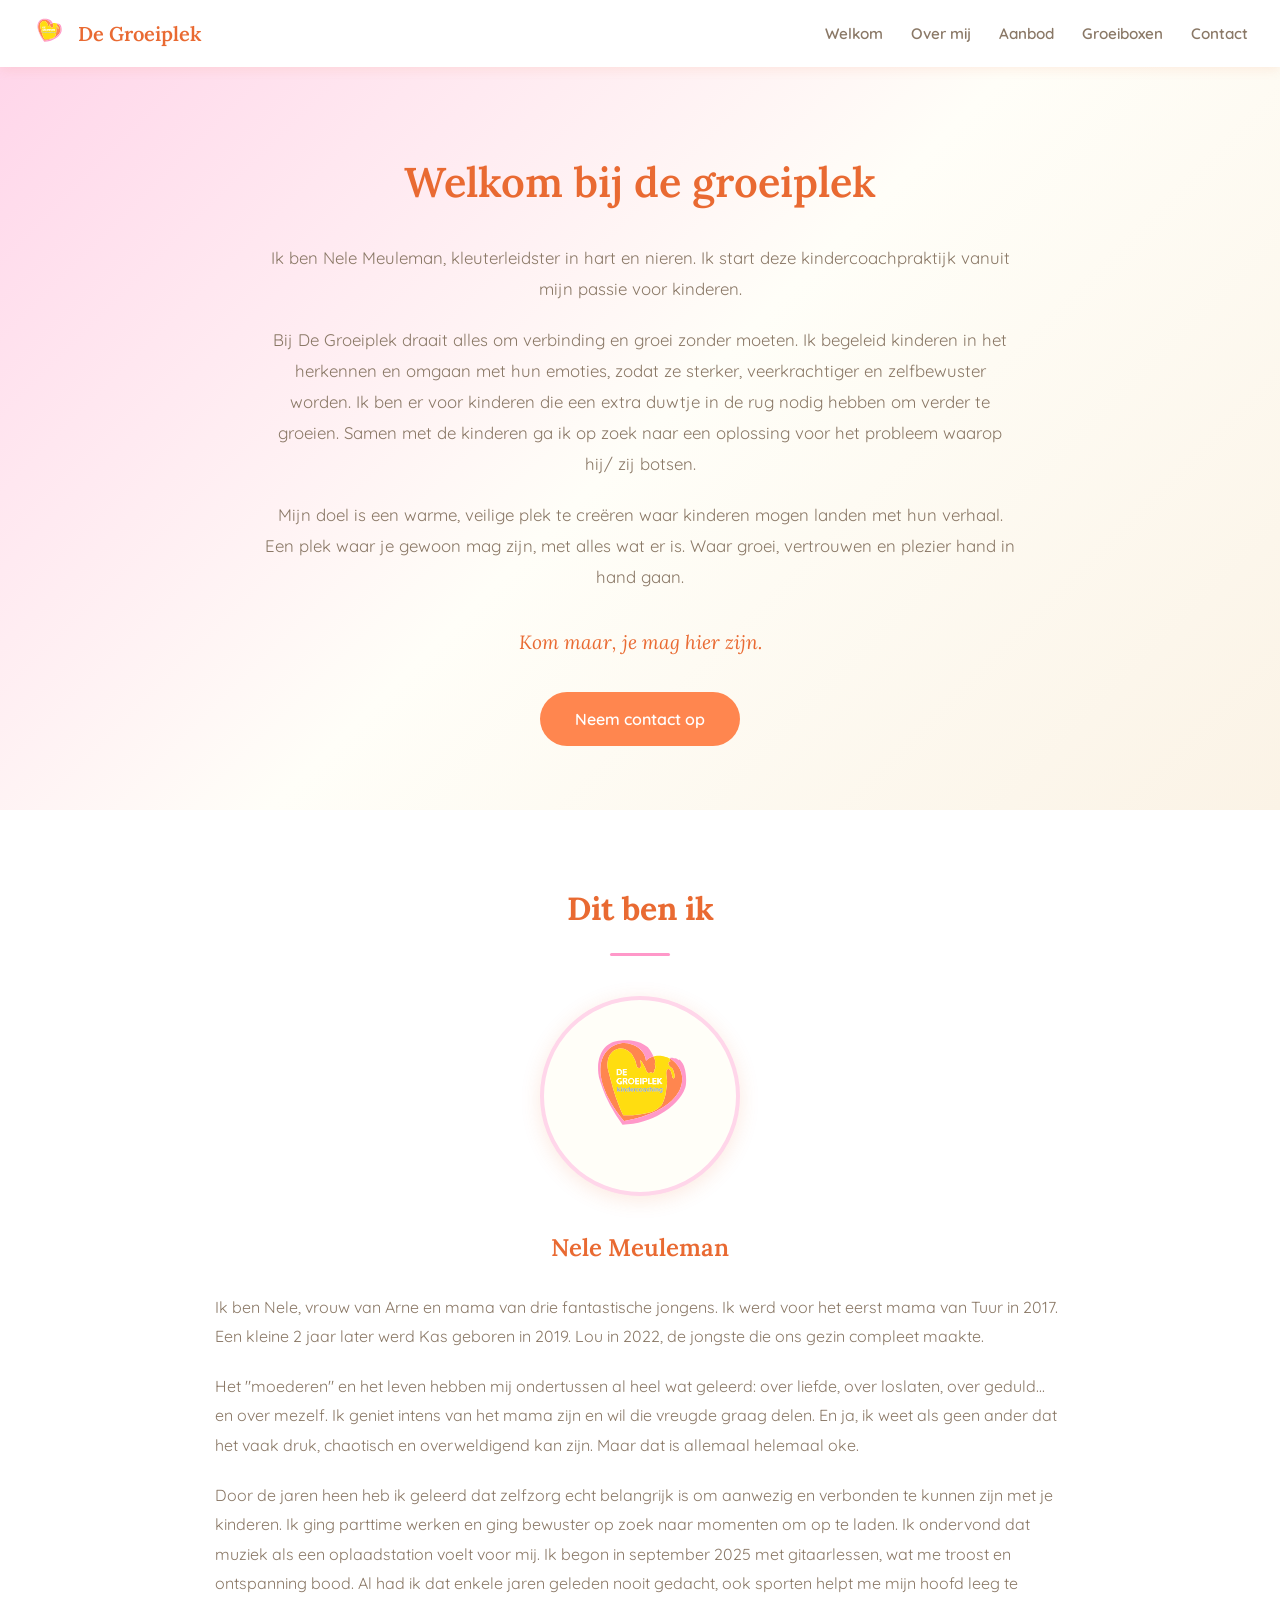
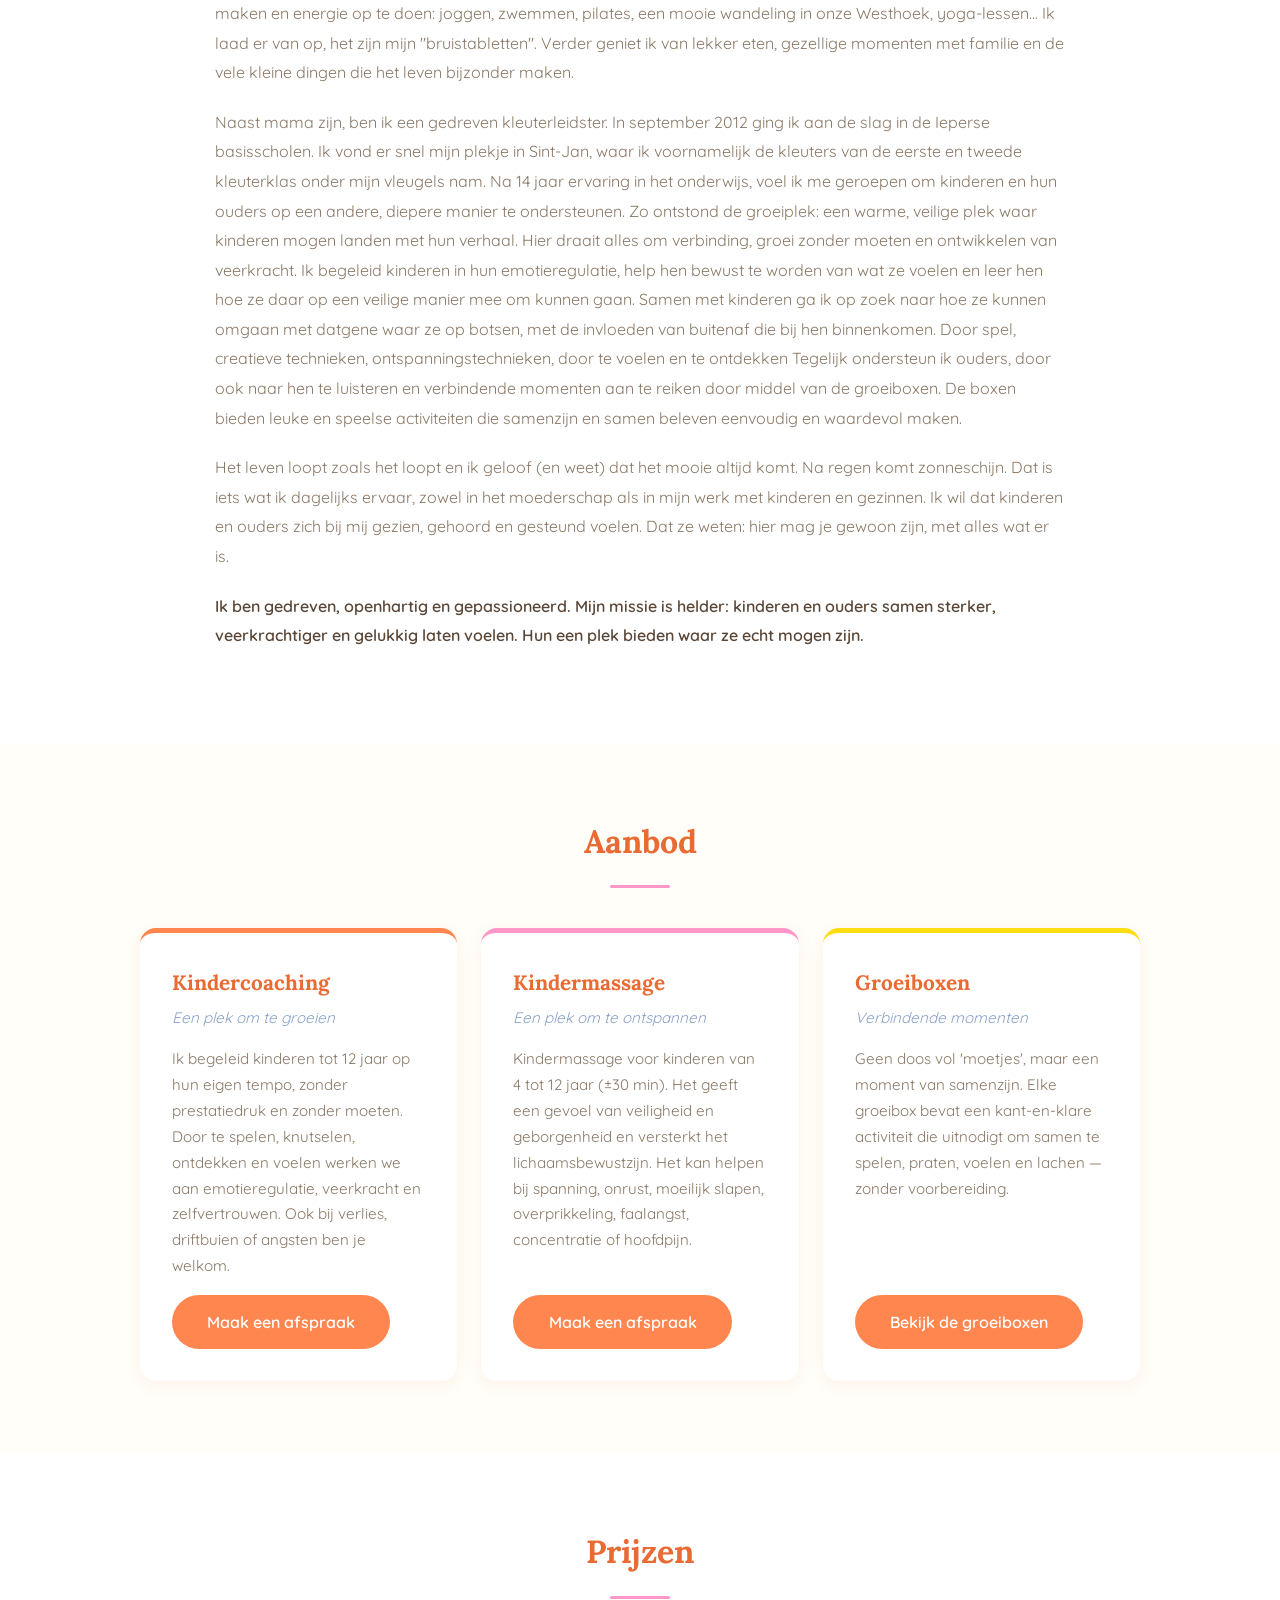
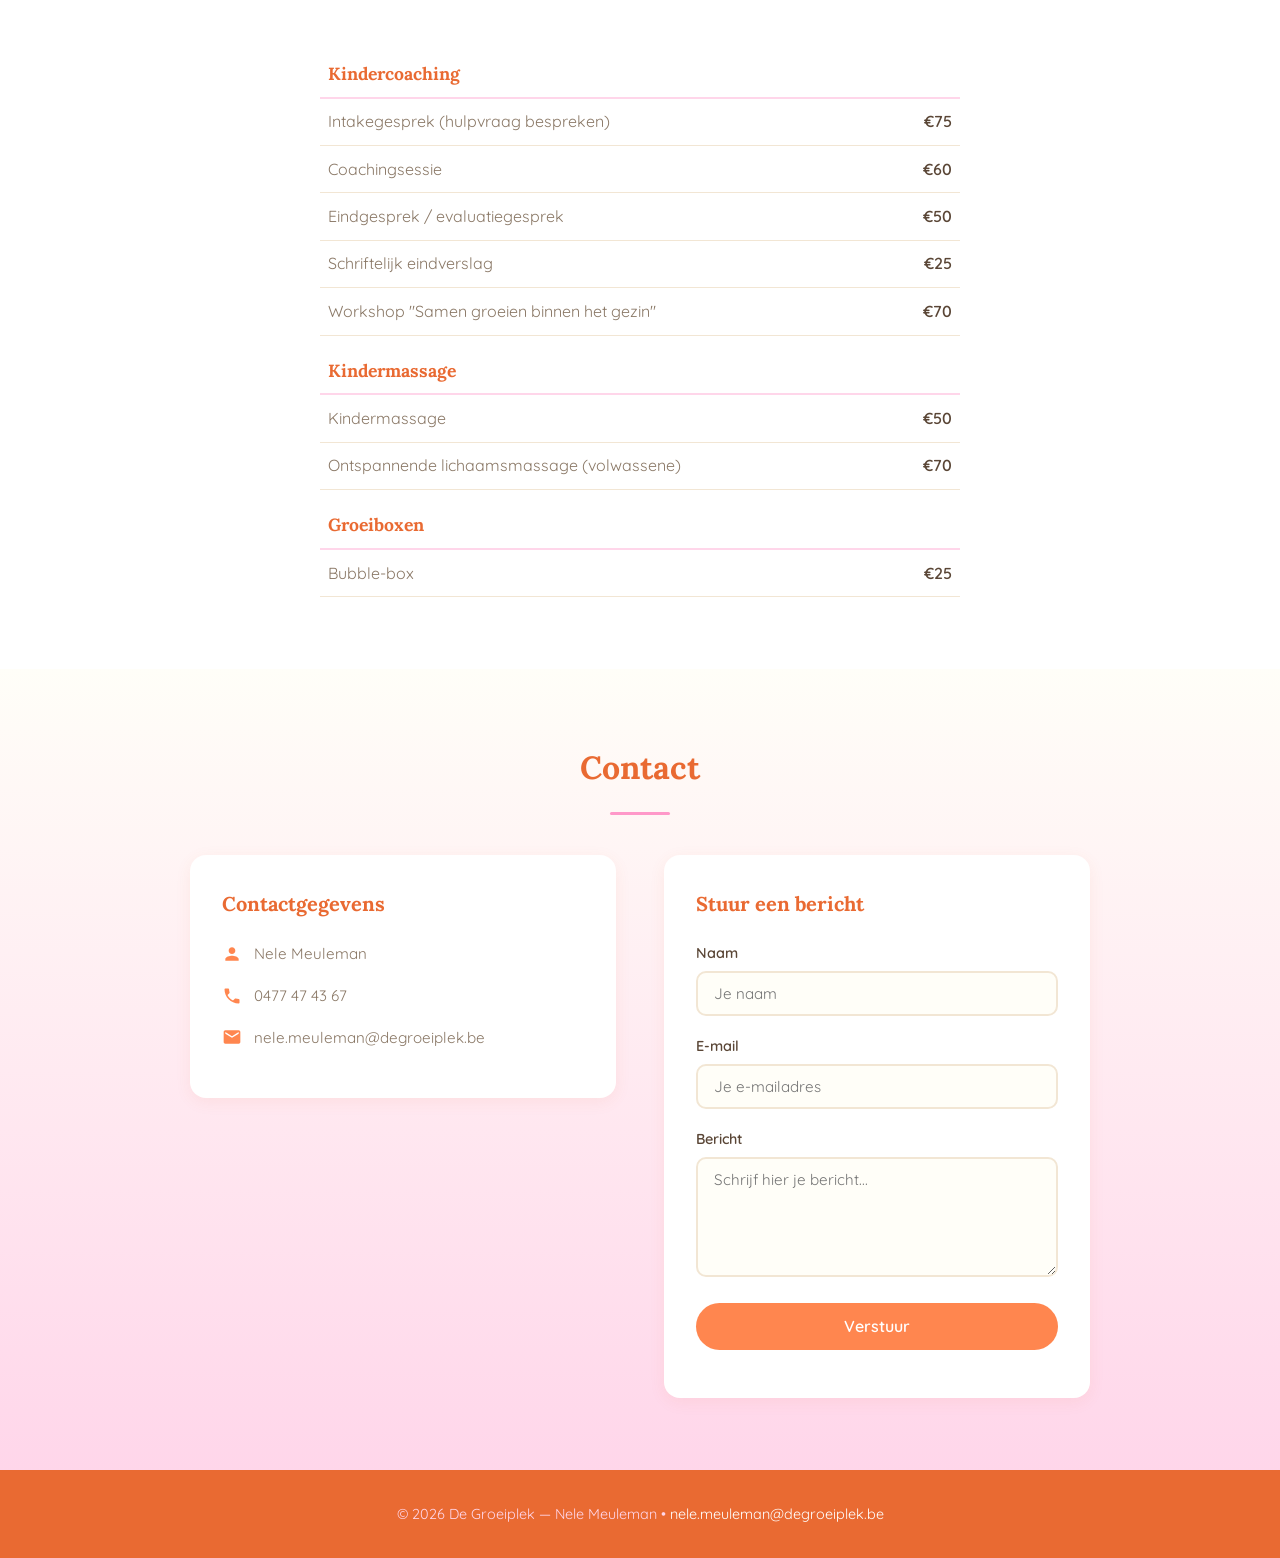
==== index.html @ 1d8a4b25 "Publish De Groeiplek website Static site for de-groeiplek.be (kindercoaching practice). Includes hom" ====
<!DOCTYPE html>
<html lang="nl">
<head>
    <meta charset="UTF-8">
    <meta name="viewport" content="width=device-width, initial-scale=1.0">
    <title>De Groeiplek — Nele Meuleman | Kindercoaching</title>
    <meta name="description" content="De Groeiplek: kindercoachpraktijk van Nele Meuleman. Kindercoaching, kindermassage en groeiboxen. Verbinding, veerkracht en groei zonder moeten.">
    <link rel="icon" type="image/svg+xml" href="DeGroeiplek.svg">
    <link rel="preconnect" href="https://fonts.googleapis.com">
    <link rel="preconnect" href="https://fonts.gstatic.com" crossorigin>
    <link href="https://fonts.googleapis.com/css2?family=Quicksand:wght@400;500;600;700&family=Lora:ital,wght@0,400;0,600;1,400&display=swap" rel="stylesheet">
    <link rel="stylesheet" href="styles.css">
</head>
<body>

<nav class="navbar">
    <a href="index.html#welkom" class="nav-brand">
        <img src="DeGroeiplek.svg" alt="De Groeiplek logo">
        <span>De Groeiplek</span>
    </a>
    <button class="nav-toggle" aria-label="Menu openen" aria-expanded="false" onclick="toggleNav(this)">
        <span></span><span></span><span></span>
    </button>
    <ul class="nav-links">
        <li><a href="index.html#welkom">Welkom</a></li>
        <li><a href="index.html#over-mij">Over mij</a></li>
        <li><a href="index.html#aanbod">Aanbod</a></li>
        <li><a href="groeiboxen.html">Groeiboxen</a></li>
        <li><a href="index.html#contact">Contact</a></li>
    </ul>
</nav>

<!-- Hero -->
<section class="hero" id="welkom">
    <div class="hero-inner">
        <h1>Welkom bij de groeiplek</h1>
        <p>Ik ben Nele Meuleman, kleuterleidster in hart en nieren. Ik start deze kindercoachpraktijk vanuit mijn passie voor kinderen.</p>
        <p>Bij De Groeiplek draait alles om verbinding en groei zonder moeten. Ik begeleid kinderen in het herkennen en omgaan met hun emoties, zodat ze sterker, veerkrachtiger en zelfbewuster worden.
		Ik ben er voor kinderen die een extra duwtje in de rug nodig hebben om verder te groeien. Samen met de kinderen ga ik op zoek naar een oplossing voor het probleem waarop hij/ zij botsen.</p>
        <p>Mijn doel is een warme, veilige plek te creëren waar kinderen mogen landen met hun verhaal. Een plek waar je gewoon mag zijn, met alles wat er is. Waar groei, vertrouwen en plezier hand in hand gaan.</p>
        <p class="tagline">Kom maar, je mag hier zijn.</p>
        <a href="index.html#contact" class="btn">Neem contact op</a>
    </div>
</section>

<!-- Over mij -->
<section class="over-mij" id="over-mij">
    <h2 class="section-title">Dit ben ik</h2>
    <div class="divider"></div>
    <div class="over-mij-content">
        <img src="DeGroeiplek.svg" alt="De Groeiplek — Nele Meuleman" class="over-mij-photo">
        <p class="over-mij-name">Nele Meuleman</p>
        <div class="over-mij-text">
            <p>Ik ben Nele, vrouw van Arne en mama van drie fantastische jongens. Ik werd voor het eerst mama van Tuur in 2017. Een kleine 2 jaar later werd Kas geboren in 2019. Lou in 2022, de jongste die ons gezin compleet maakte.</p>
            <p>Het "moederen" en het leven hebben mij ondertussen al heel wat geleerd: over liefde, over loslaten, over geduld... en over mezelf. Ik geniet intens van het mama zijn en wil die vreugde graag delen. En ja, ik weet als geen ander dat het vaak druk, chaotisch en overweldigend kan zijn. Maar dat is allemaal helemaal oke.</p>
            <p>Door de jaren heen heb ik geleerd dat zelfzorg echt belangrijk is om aanwezig en verbonden te kunnen zijn met je kinderen. Ik ging parttime werken en ging bewuster op zoek naar momenten om op te laden. Ik ondervond dat muziek als een oplaadstation voelt voor mij. Ik begon in september 2025 met gitaarlessen, wat me troost en ontspanning bood. Al had ik dat enkele jaren geleden nooit gedacht, ook sporten helpt me mijn hoofd leeg te maken en energie op te doen: joggen, zwemmen, pilates, een mooie wandeling in onze Westhoek, yoga-lessen... Ik laad er van op, het zijn mijn "bruistabletten". Verder geniet ik van lekker eten, gezellige momenten met familie en de vele kleine dingen die het leven bijzonder maken.</p>
            <p>Naast mama zijn, ben ik een gedreven kleuterleidster. In september 2012 ging ik aan de slag in de Ieperse basisscholen. Ik vond er snel mijn plekje in Sint-Jan, waar ik voornamelijk de kleuters van de eerste en tweede kleuterklas onder mijn vleugels nam. Na 14 jaar ervaring in het onderwijs, voel ik me geroepen om kinderen en hun ouders op een andere, diepere manier te ondersteunen. Zo ontstond de groeiplek: een warme, veilige plek waar kinderen mogen landen met hun verhaal. Hier draait alles om verbinding, groei zonder moeten en ontwikkelen van veerkracht. Ik begeleid kinderen in hun emotieregulatie, help hen bewust te worden van wat ze voelen en leer hen hoe ze daar op een veilige manier mee om kunnen gaan. 
			Samen met kinderen ga ik op zoek naar hoe ze kunnen omgaan met datgene waar ze op botsen, met de invloeden van buitenaf die bij hen binnenkomen. Door spel, creatieve technieken, ontspanningstechnieken, door te voelen en te ontdekken 
			Tegelijk ondersteun ik ouders, door ook naar hen te luisteren en verbindende momenten aan te reiken door middel van de groeiboxen. De boxen bieden leuke en speelse activiteiten die samenzijn en samen beleven eenvoudig en waardevol maken.</p>
            <p>Het leven loopt zoals het loopt en ik geloof (en weet) dat het mooie altijd komt. Na regen komt zonneschijn. Dat is iets wat ik dagelijks ervaar, zowel in het moederschap als in mijn werk met kinderen en gezinnen. Ik wil dat kinderen en ouders zich bij mij gezien, gehoord en gesteund voelen. Dat ze weten: hier mag je gewoon zijn, met alles wat er is.</p>
            <p>Ik ben gedreven, openhartig en gepassioneerd. Mijn missie is helder: kinderen en ouders samen sterker, veerkrachtiger en gelukkig laten voelen. Hun een plek bieden waar ze echt mogen zijn.</p>
        </div>
    </div>
</section>

<!-- Aanbod -->
<section class="aanbod" id="aanbod">
    <h2 class="section-title">Aanbod</h2>
    <div class="divider"></div>
    <div class="aanbod-grid">
        <div class="aanbod-card">
            <h3>Kindercoaching</h3>
            <p class="card-sub">Een plek om te groeien</p>
            <p>Ik begeleid kinderen tot 12 jaar op hun eigen tempo, zonder prestatiedruk en zonder moeten. Door te spelen, knutselen, ontdekken en voelen werken we aan emotieregulatie, veerkracht en zelfvertrouwen. Ook bij verlies, driftbuien of angsten ben je welkom.</p>
            <a href="index.html#contact" class="btn">Maak een afspraak</a>
        </div>
        <div class="aanbod-card">
            <h3>Kindermassage</h3>
            <p class="card-sub">Een plek om te ontspannen</p>
            <p>Kindermassage voor kinderen van 4 tot 12 jaar (±30 min). Het geeft een gevoel van veiligheid en geborgenheid en versterkt het lichaamsbewustzijn. Het kan helpen bij spanning, onrust, moeilijk slapen, overprikkeling, faalangst, concentratie of hoofdpijn.</p>
            <a href="index.html#contact" class="btn">Maak een afspraak</a>
        </div>
        <div class="aanbod-card">
            <h3>Groeiboxen</h3>
            <p class="card-sub">Verbindende momenten</p>
            <p>Geen doos vol 'moetjes', maar een moment van samenzijn. Elke groeibox bevat een kant-en-klare activiteit die uitnodigt om samen te spelen, praten, voelen en lachen — zonder voorbereiding.</p>
            <a href="groeiboxen.html" class="btn">Bekijk de groeiboxen</a>
        </div>
    </div>
</section>

<!-- Prijzen -->
<section class="prijzen" id="prijzen">
    <h2 class="section-title">Prijzen</h2>
    <div class="divider"></div>
    <table class="prijzen-table">
        <tbody>
            <tr><th class="group" colspan="2">Kindercoaching</th></tr>
            <tr><td>Intakegesprek (hulpvraag bespreken)</td><td class="prijs">€75</td></tr>
            <tr><td>Coachingsessie</td><td class="prijs">€60</td></tr>
            <tr><td>Eindgesprek / evaluatiegesprek</td><td class="prijs">€50</td></tr>
            <tr><td>Schriftelijk eindverslag</td><td class="prijs">€25</td></tr>
            <tr><td>Workshop "Samen groeien binnen het gezin"</td><td class="prijs">€70</td></tr>
            <tr><th class="group" colspan="2">Kindermassage</th></tr>
            <tr><td>Kindermassage</td><td class="prijs">€50</td></tr>
            <tr><td>Ontspannende lichaamsmassage (volwassene)</td><td class="prijs">€70</td></tr>
            <tr><th class="group" colspan="2">Groeiboxen</th></tr>
            <tr><td>Bubble-box</td><td class="prijs">€25</td></tr>
        </tbody>
    </table>
</section>

<!-- Contact -->
<section class="contact" id="contact">
    <h2 class="section-title">Contact</h2>
    <div class="divider"></div>
    <div class="contact-wrapper">
        <div class="contact-info">
            <h3>Contactgegevens</h3>
            <div class="contact-detail">
                <svg viewBox="0 0 24 24"><path d="M12 12c2.21 0 4-1.79 4-4s-1.79-4-4-4-4 1.79-4 4 1.79 4 4 4zm0 2c-2.67 0-8 1.34-8 4v2h16v-2c0-2.66-5.33-4-8-4z"/></svg>
                <span>Nele Meuleman</span>
            </div>
            <div class="contact-detail">
                <svg viewBox="0 0 24 24"><path d="M6.62 10.79c1.44 2.83 3.76 5.14 6.59 6.59l2.2-2.2c.27-.27.67-.36 1.02-.24 1.12.37 2.33.57 3.57.57.55 0 1 .45 1 1V20c0 .55-.45 1-1 1-9.39 0-17-7.61-17-17 0-.55.45-1 1-1h3.5c.55 0 1 .45 1 1 0 1.25.2 2.45.57 3.57.11.35.03.74-.25 1.02l-2.2 2.2z"/></svg>
                <a href="tel:+32477474367">0477 47 43 67</a>
            </div>
            <div class="contact-detail">
                <svg viewBox="0 0 24 24"><path d="M20 4H4c-1.1 0-1.99.9-1.99 2L2 18c0 1.1.9 2 2 2h16c1.1 0 2-.9 2-2V6c0-1.1-.9-2-2-2zm0 4l-8 5-8-5V6l8 5 8-5v2z"/></svg>
                <a href="mailto:nele.meuleman@degroeiplek.be">nele.meuleman@degroeiplek.be</a>
            </div>
        </div>
        <div class="contact-form-wrap">
            <h3>Stuur een bericht</h3>
            <form data-web3form data-success="Nele neemt snel contact met je op." action="https://api.web3forms.com/submit" method="POST">
                <input type="hidden" name="subject" value="Nieuw bericht via De Groeiplek">
                <input type="hidden" name="from_name" value="De Groeiplek website">
                <div class="form-group">
                    <label for="naam">Naam</label>
                    <input type="text" id="naam" name="naam" required placeholder="Je naam">
                </div>
                <div class="form-group">
                    <label for="email">E-mail</label>
                    <input type="email" id="email" name="email" required placeholder="Je e-mailadres">
                </div>
                <div class="form-group">
                    <label for="bericht">Bericht</label>
                    <textarea id="bericht" name="bericht" required placeholder="Schrijf hier je bericht..."></textarea>
                </div>
                <input type="checkbox" name="botcheck" class="honeypot" tabindex="-1" autocomplete="off">
                <button type="submit" class="btn btn-submit" data-label="Verstuur">Verstuur</button>
                <p class="form-status" role="status" aria-live="polite"></p>
            </form>
        </div>
    </div>
</section>

<footer class="footer">
    <p>&copy; 2026 De Groeiplek &mdash; Nele Meuleman &bull; <a href="mailto:nele.meuleman@degroeiplek.be">nele.meuleman@degroeiplek.be</a></p>
</footer>

<script src="script.js"></script>
</body>
</html>
---- styles.css ----
*, *::before, *::after { margin: 0; padding: 0; box-sizing: border-box; }

:root {
    --coral: #ff864f;
    --coral-dark: #e96a32;
    --pink: #ff98c9;
    --pink-soft: #ffd6ea;
    --yellow: #ffdd10;
    --blue-grey: #89a1ca;
    --cream: #fffef8;
    --cream-dark: #fbf3e6;
    --beige: #f2e6d4;
    --text: #5a4636;
    --text-light: #8a7866;
    --white: #ffffff;
}

html { scroll-behavior: smooth; }

body {
    font-family: 'Quicksand', sans-serif;
    color: var(--text);
    background-color: var(--cream);
    line-height: 1.7;
}

/* ── Navigation ── */
.navbar {
    position: sticky; top: 0; z-index: 100;
    background: var(--white);
    box-shadow: 0 2px 12px rgba(233, 106, 50, 0.12);
    padding: 0.6rem 2rem;
    display: flex; align-items: center; justify-content: space-between;
}
.nav-brand { display: flex; align-items: center; gap: 0.75rem; text-decoration: none; color: var(--coral-dark); }
.nav-brand img { height: 48px; width: auto; }
.nav-brand span { font-family: 'Lora', serif; font-weight: 600; font-size: 1.25rem; }
.nav-links { display: flex; list-style: none; gap: 1.75rem; align-items: center; }
.nav-links a { text-decoration: none; color: var(--text-light); font-weight: 600; font-size: 0.95rem; transition: color 0.3s; position: relative; }
.nav-links a::after { content: ''; position: absolute; bottom: -4px; left: 0; width: 0; height: 2px; background: var(--coral); transition: width 0.3s; }
.nav-links a:hover { color: var(--coral-dark); }
.nav-links a:hover::after { width: 100%; }
.nav-toggle { display: none; background: none; border: none; cursor: pointer; padding: 0.5rem; }
.nav-toggle span { display: block; width: 24px; height: 2px; background: var(--coral-dark); margin: 6px 0; transition: transform 0.3s, opacity 0.3s; }

/* ── Buttons ── */
.btn {
    display: inline-block; background: var(--coral); color: var(--white);
    padding: 0.85rem 2.2rem; border-radius: 50px; text-decoration: none;
    font-weight: 600; font-size: 1rem; border: none; cursor: pointer;
    font-family: 'Quicksand', sans-serif; transition: background 0.3s, transform 0.2s;
}
.btn:hover { background: var(--coral-dark); transform: translateY(-2px); }

/* ── Hero ── */
.hero { background: linear-gradient(135deg, var(--pink-soft) 0%, var(--cream) 50%, var(--cream-dark) 100%); padding: 5rem 2rem 4rem; text-align: center; }
.hero-inner { max-width: 750px; margin: 0 auto; }
.hero h1 { font-family: 'Lora', serif; font-size: 2.6rem; color: var(--coral-dark); margin-bottom: 1.5rem; font-weight: 600; }
.hero p { font-size: 1.05rem; color: var(--text-light); margin-bottom: 1.25rem; line-height: 1.85; }
.hero .tagline { font-family: 'Lora', serif; font-style: italic; font-size: 1.2rem; color: var(--coral-dark); margin-top: 2rem; margin-bottom: 2rem; }

/* ── Sections shared ── */
section { padding: 4.5rem 2rem; }
.section-title { font-family: 'Lora', serif; font-size: 2rem; color: var(--coral-dark); margin-bottom: 0.5rem; text-align: center; }
.section-subtitle { text-align: center; color: var(--text-light); font-size: 1.05rem; margin-bottom: 2.5rem; }
.divider { width: 60px; height: 3px; background: var(--pink); margin: 1rem auto 2.5rem; border-radius: 2px; }

/* ── Over mij ── */
.over-mij { background: var(--white); }
.over-mij-content { max-width: 850px; margin: 0 auto; display: flex; flex-direction: column; align-items: center; }
.over-mij-photo { width: 200px; height: 200px; border-radius: 50%; object-fit: contain; background: var(--cream); border: 4px solid var(--pink-soft); box-shadow: 0 4px 20px rgba(233, 106, 50, 0.15); margin-bottom: 2rem; padding: 0.5rem; }
.over-mij-name { font-family: 'Lora', serif; font-size: 1.5rem; color: var(--coral-dark); margin-bottom: 1.5rem; font-weight: 600; }
.over-mij-text p { color: var(--text-light); font-size: 1rem; margin-bottom: 1.25rem; line-height: 1.85; text-align: left; }
.over-mij-text p:last-child { font-weight: 600; color: var(--text); }

/* ── Aanbod ── */
.aanbod { background: var(--cream); }
.aanbod-grid { max-width: 1000px; margin: 0 auto; display: grid; grid-template-columns: repeat(3, 1fr); gap: 1.5rem; }
.aanbod-card { background: var(--white); border-radius: 16px; padding: 2rem; box-shadow: 0 4px 16px rgba(233, 106, 50, 0.08); border-top: 5px solid var(--coral); display: flex; flex-direction: column; }
.aanbod-card:nth-child(2) { border-top-color: var(--pink); }
.aanbod-card:nth-child(3) { border-top-color: var(--yellow); }
.aanbod-card h3 { font-family: 'Lora', serif; color: var(--coral-dark); font-size: 1.3rem; margin-bottom: 0.25rem; }
.aanbod-card .card-sub { font-style: italic; color: var(--blue-grey); margin-bottom: 1rem; font-size: 0.95rem; }
.aanbod-card p { color: var(--text-light); font-size: 0.95rem; margin-bottom: 1rem; }
.aanbod-card .btn { margin-top: auto; align-self: flex-start; }

/* ── Prijzen ── */
.prijzen { background: var(--white); }
.prijzen-table { max-width: 640px; margin: 0 auto; border-collapse: collapse; width: 100%; }
.prijzen-table caption { display: none; }
.prijzen-table th.group { text-align: left; font-family: 'Lora', serif; color: var(--coral-dark); font-size: 1.1rem; padding: 1.25rem 0.5rem 0.5rem; border-bottom: 2px solid var(--pink-soft); }
.prijzen-table td { padding: 0.6rem 0.5rem; border-bottom: 1px solid var(--beige); color: var(--text-light); }
.prijzen-table td.prijs { text-align: right; font-weight: 600; color: var(--text); white-space: nowrap; }

/* ── Webshop intro ── */
.shop-intro { background: linear-gradient(135deg, var(--pink-soft) 0%, var(--cream) 60%); }
.shop-intro .hero-inner { text-align: center; }

/* ── Webshop table ── */
.shop { background: var(--cream); }
.shop-table-wrap { max-width: 900px; margin: 0 auto; overflow-x: auto; }
.shop-table { width: 100%; border-collapse: collapse; background: var(--white); border-radius: 16px; overflow: hidden; box-shadow: 0 4px 16px rgba(233, 106, 50, 0.08); }
.shop-table thead th { background: var(--coral); color: var(--white); text-align: left; padding: 1rem; font-size: 0.95rem; }
.shop-table tbody tr { cursor: pointer; transition: background 0.2s; }
.shop-table tbody tr:hover, .shop-table tbody tr:focus-within { background: var(--cream-dark); }
.shop-table td { padding: 0.9rem 1rem; border-bottom: 1px solid var(--beige); color: var(--text-light); vertical-align: middle; }
.shop-table td.prijs { font-weight: 600; color: var(--text); white-space: nowrap; }
.thumb { width: 48px; height: 48px; border-radius: 12px; flex-shrink: 0; }
.tag-voorbeeld { display: inline-block; font-size: 0.7rem; font-weight: 600; color: var(--coral-dark); background: var(--pink-soft); border-radius: 50px; padding: 0.1rem 0.6rem; margin-left: 0.4rem; vertical-align: middle; }
.btn-row { padding: 0.5rem 1.1rem; font-size: 0.9rem; }

/* ── Modal ── */
.modal-backdrop { position: fixed; inset: 0; background: rgba(90, 70, 54, 0.55); display: none; align-items: center; justify-content: center; padding: 1.5rem; z-index: 200; }
.modal-backdrop.open { display: flex; }
.modal { background: var(--white); border-radius: 18px; max-width: 560px; width: 100%; max-height: 90vh; overflow-y: auto; padding: 2rem; position: relative; box-shadow: 0 12px 40px rgba(90,70,54,0.3); }
.modal-close { position: absolute; top: 1rem; right: 1rem; background: none; border: none; font-size: 1.6rem; line-height: 1; cursor: pointer; color: var(--text-light); }
.modal-close:hover { color: var(--coral-dark); }
.modal h3 { font-family: 'Lora', serif; color: var(--coral-dark); font-size: 1.5rem; margin-bottom: 0.25rem; padding-right: 2rem; }
.modal .modal-prijs { font-weight: 600; color: var(--coral); font-size: 1.2rem; margin-bottom: 1rem; }
.modal .modal-thumb { width: 100%; height: 90px; border-radius: 12px; margin-bottom: 1rem; }
.modal p { color: var(--text-light); margin-bottom: 1rem; }
.modal h4 { font-family: 'Lora', serif; color: var(--text); font-size: 1rem; margin-bottom: 0.5rem; }
.modal ul { margin: 0 0 1.25rem 1.25rem; color: var(--text-light); }
.modal ul li { margin-bottom: 0.3rem; }

/* ── Contact ── */
.contact { background: linear-gradient(180deg, var(--cream) 0%, var(--pink-soft) 100%); }
.contact-wrapper { max-width: 900px; margin: 0 auto; display: grid; grid-template-columns: 1fr 1fr; gap: 3rem; align-items: start; }
.contact-info, .contact-form-wrap { padding: 2rem; background: var(--white); border-radius: 16px; box-shadow: 0 4px 16px rgba(233, 106, 50, 0.08); }
.contact-info h3, .contact-form-wrap h3 { font-family: 'Lora', serif; color: var(--coral-dark); font-size: 1.25rem; margin-bottom: 1.25rem; }
.contact-detail { display: flex; align-items: center; gap: 0.75rem; margin-bottom: 1rem; color: var(--text-light); font-size: 0.95rem; }
.contact-detail svg { flex-shrink: 0; width: 20px; height: 20px; fill: var(--coral); }
.contact-detail a { color: var(--text-light); text-decoration: none; transition: color 0.3s; }
.contact-detail a:hover { color: var(--coral-dark); }

/* ── Forms ── */
.form-group { margin-bottom: 1.1rem; }
.form-group label { display: block; font-weight: 600; font-size: 0.9rem; color: var(--text); margin-bottom: 0.35rem; }
.form-group input, .form-group textarea {
    width: 100%; padding: 0.7rem 1rem; border: 2px solid var(--beige); border-radius: 10px;
    font-family: 'Quicksand', sans-serif; font-size: 0.95rem; color: var(--text); background: var(--cream); transition: border-color 0.3s;
}
.form-group input:focus, .form-group textarea:focus { outline: none; border-color: var(--coral); }
.form-group textarea { resize: vertical; min-height: 120px; }
.btn-submit { width: 100%; }
.honeypot { position: absolute; left: -9999px; top: -9999px; }
.form-status { margin-top: 1rem; font-weight: 600; }
.form-status.success { color: #3a7d3a; }
.form-status.error { color: var(--coral-dark); }
.form-success-box { text-align: center; padding: 2rem 0; }
.form-success-box h4 { font-family: 'Lora', serif; color: var(--coral-dark); font-size: 1.3rem; margin-bottom: 0.5rem; }

/* ── Footer ── */
.footer { background: var(--coral-dark); color: var(--pink-soft); text-align: center; padding: 2rem; font-size: 0.9rem; }
.footer a { color: var(--white); text-decoration: none; }

/* ── Responsive ── */
@media (max-width: 768px) {
    .nav-links { display: none; position: absolute; top: 100%; left: 0; right: 0; background: var(--white); flex-direction: column; padding: 1rem 2rem; gap: 1rem; box-shadow: 0 4px 12px rgba(0,0,0,0.08); }
    .nav-links.open { display: flex; }
    .nav-toggle { display: block; }
    .hero { padding: 3.5rem 1.5rem 3rem; }
    .hero h1 { font-size: 2rem; }
    section { padding: 3rem 1.5rem; }
    .aanbod-grid { grid-template-columns: 1fr; }
    .contact-wrapper { grid-template-columns: 1fr; gap: 1.5rem; }
    .over-mij-photo { width: 160px; height: 160px; }
}
@media (max-width: 480px) {
    .navbar { padding: 0.5rem 1rem; }
    .nav-brand span { font-size: 1.05rem; }
    .hero h1 { font-size: 1.7rem; }
    .section-title { font-size: 1.6rem; }
    .shop-table thead { display: none; }
    .shop-table, .shop-table tbody, .shop-table tr, .shop-table td { display: block; width: 100%; }
    .shop-table tr { margin-bottom: 1rem; border: 1px solid var(--beige); border-radius: 12px; padding: 0.5rem; }
    .shop-table td { border: none; padding: 0.3rem 0.5rem; }
}
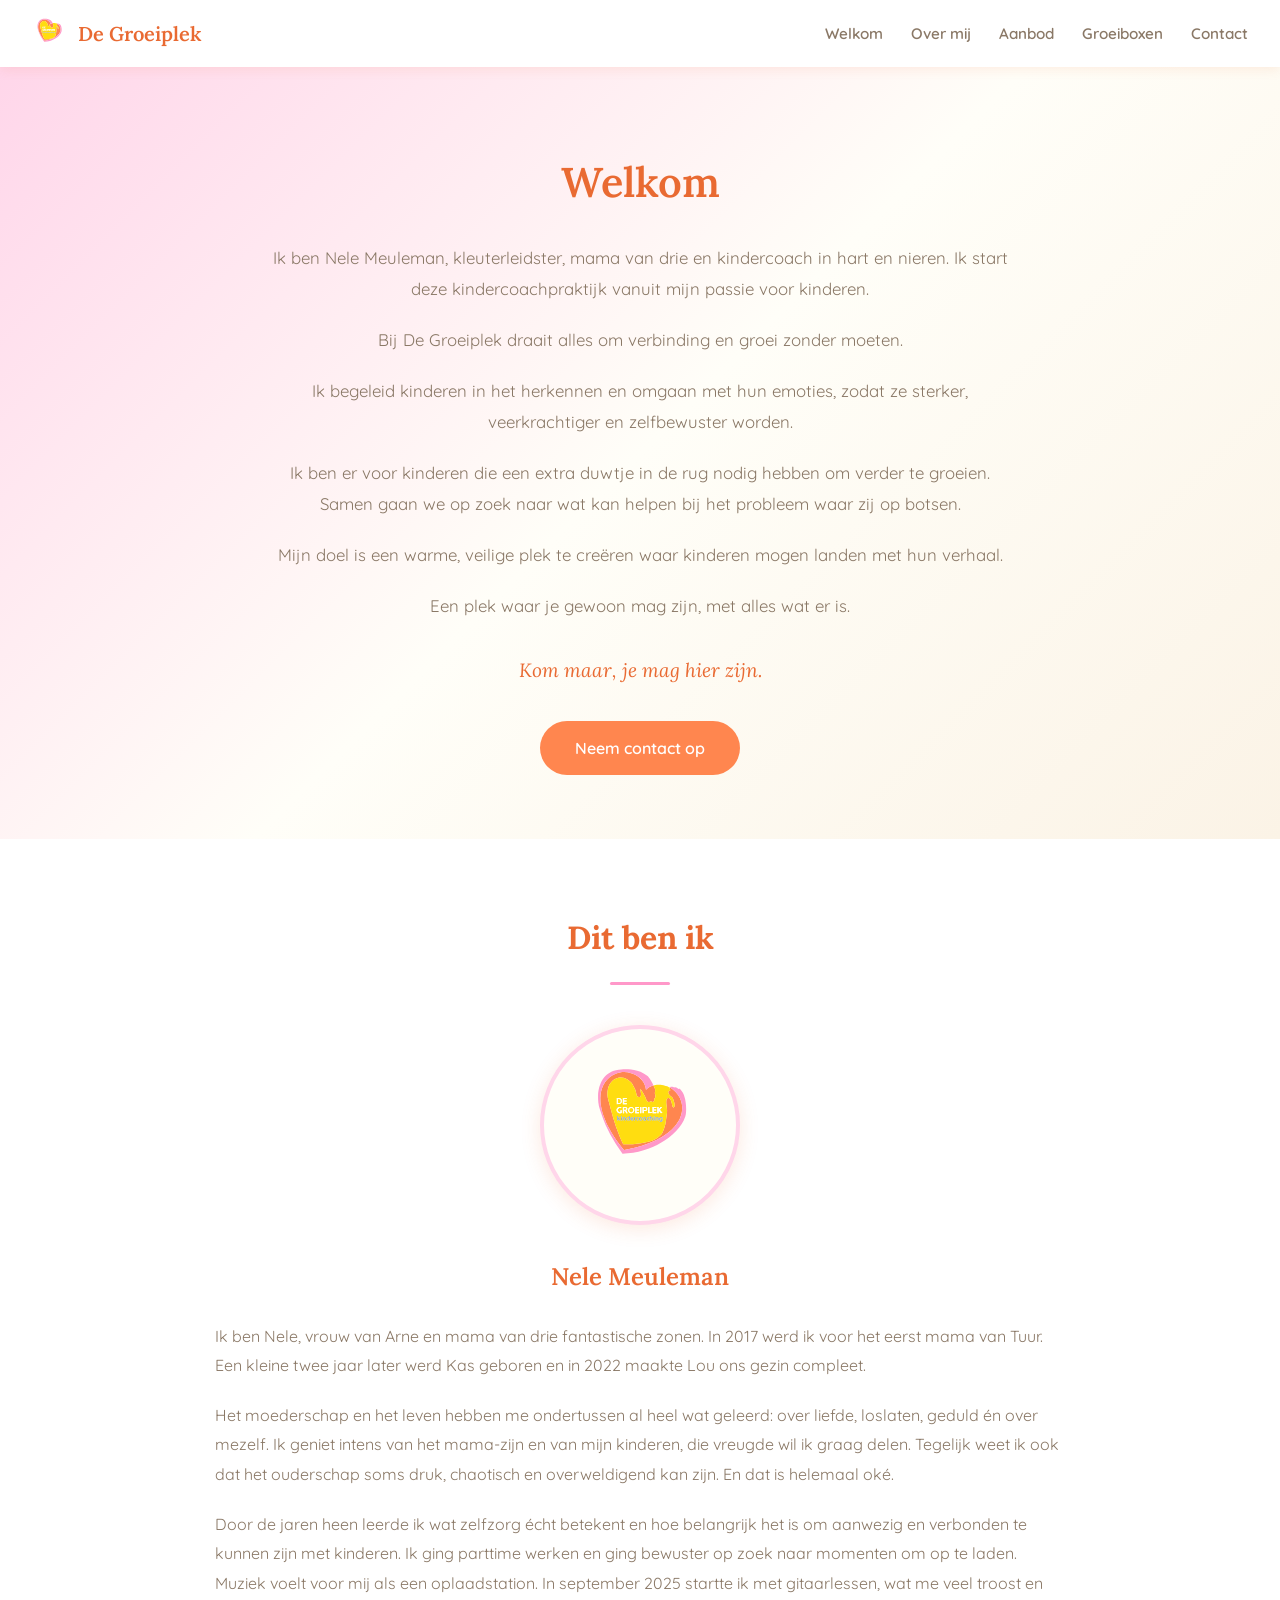
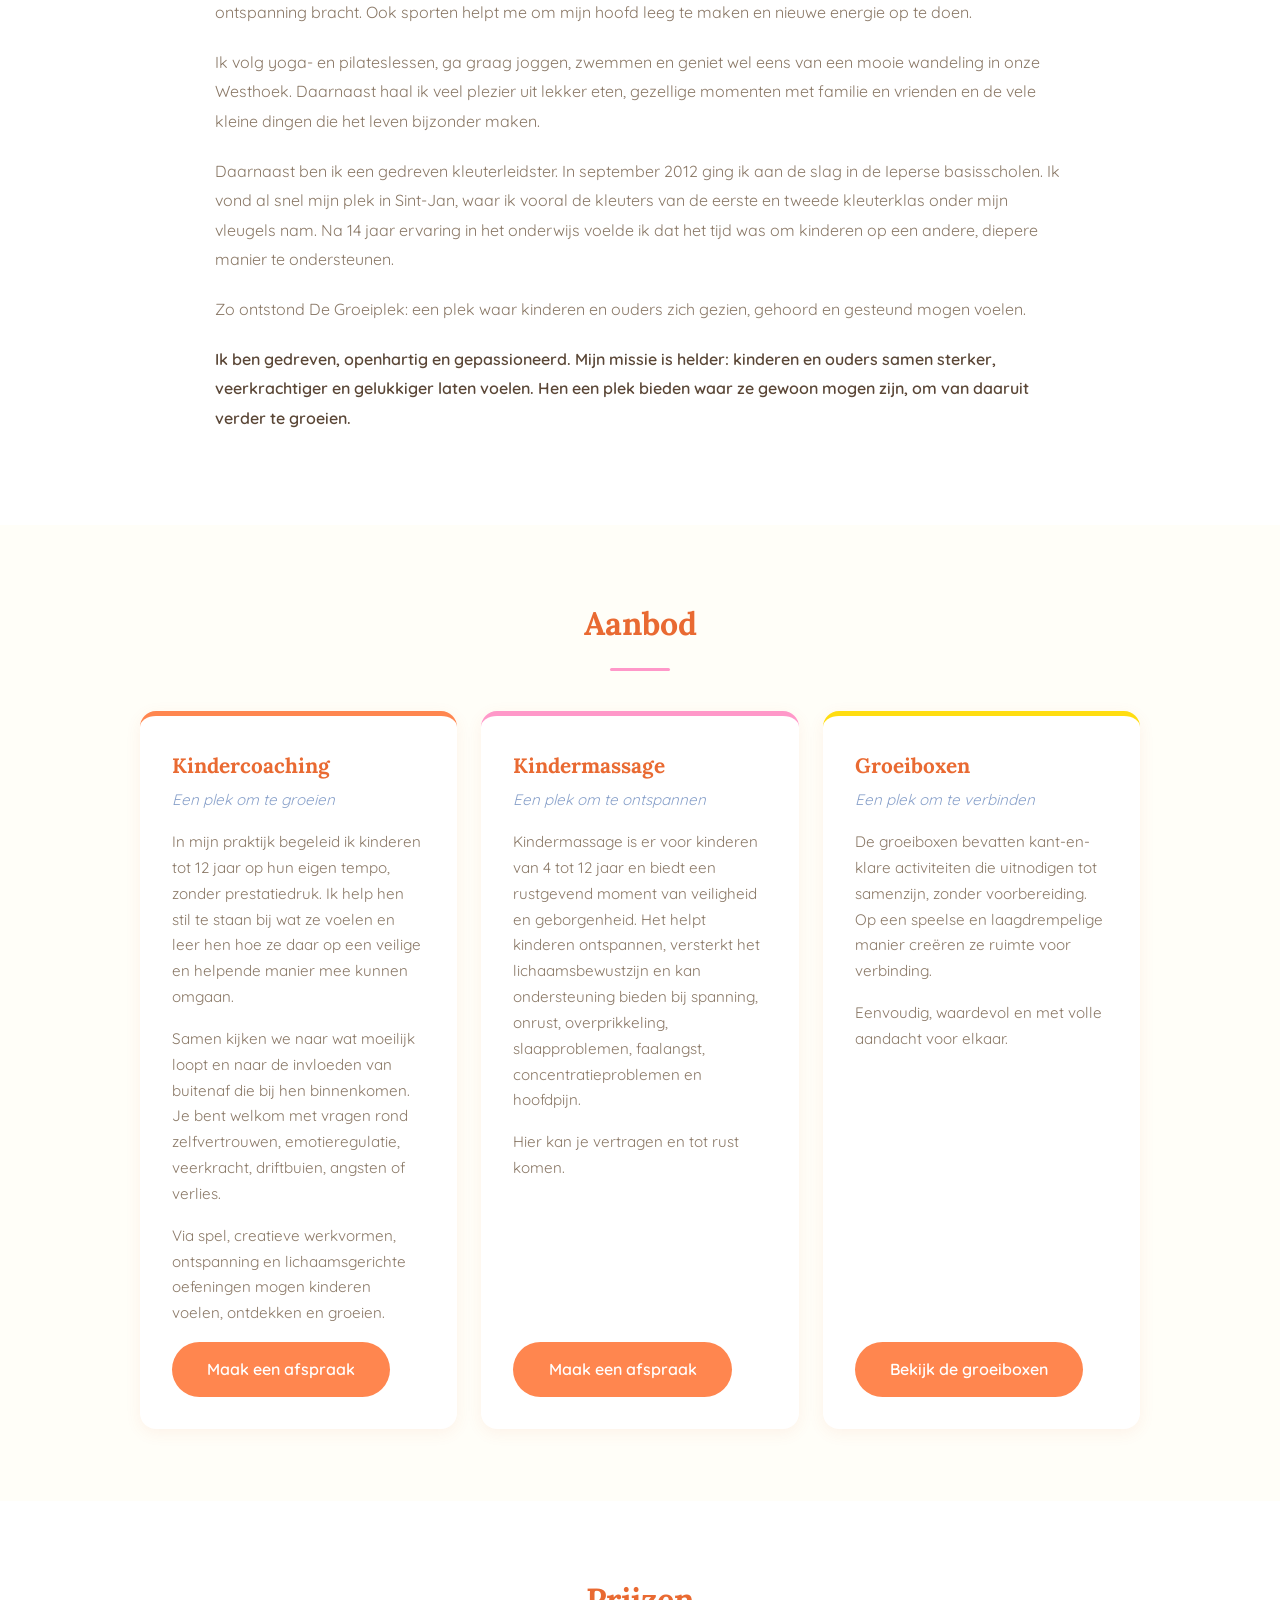
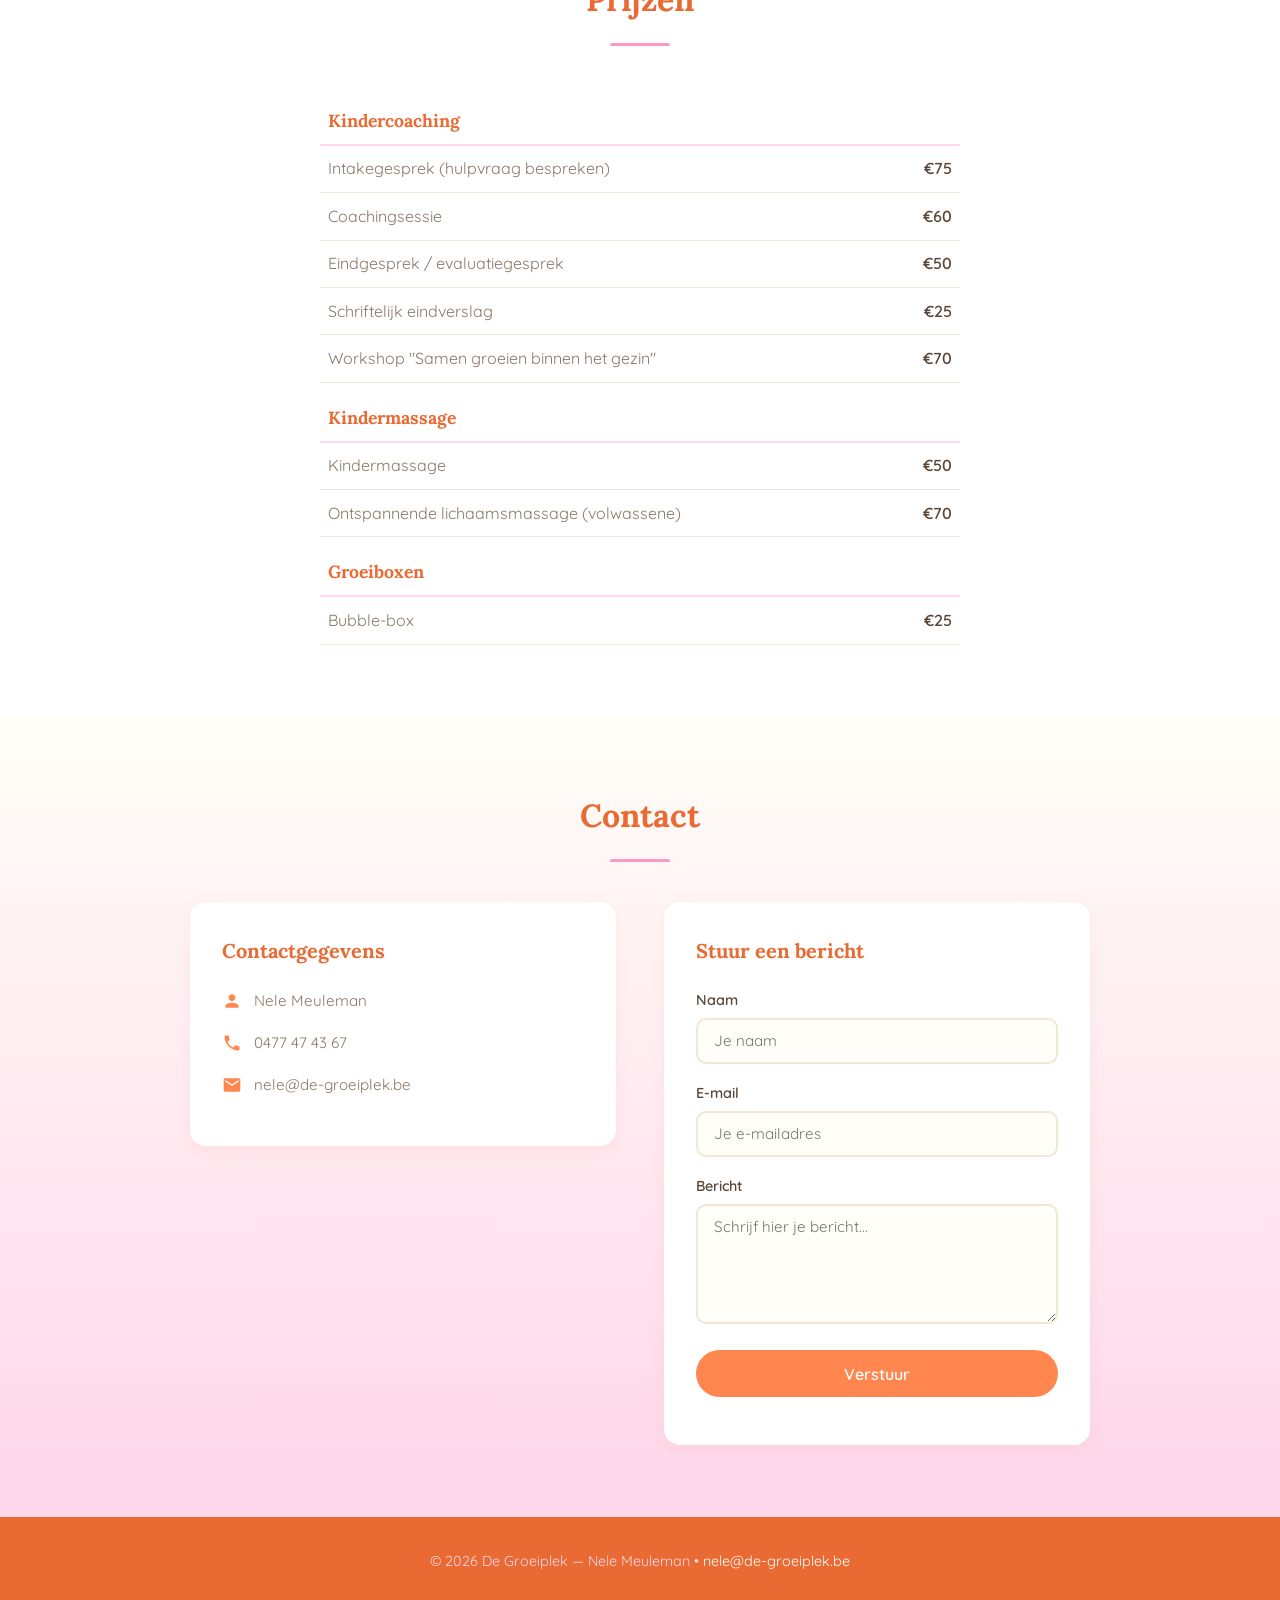
==== commit b6fc2061: "changed texts and mail" ====
--- a/index.html
+++ b/index.html
@@ -33,11 +33,13 @@
 <!-- Hero -->
 <section class="hero" id="welkom">
     <div class="hero-inner">
-        <h1>Welkom bij de groeiplek</h1>
-        <p>Ik ben Nele Meuleman, kleuterleidster in hart en nieren. Ik start deze kindercoachpraktijk vanuit mijn passie voor kinderen.</p>
-        <p>Bij De Groeiplek draait alles om verbinding en groei zonder moeten. Ik begeleid kinderen in het herkennen en omgaan met hun emoties, zodat ze sterker, veerkrachtiger en zelfbewuster worden.
-		Ik ben er voor kinderen die een extra duwtje in de rug nodig hebben om verder te groeien. Samen met de kinderen ga ik op zoek naar een oplossing voor het probleem waarop hij/ zij botsen.</p>
-        <p>Mijn doel is een warme, veilige plek te creëren waar kinderen mogen landen met hun verhaal. Een plek waar je gewoon mag zijn, met alles wat er is. Waar groei, vertrouwen en plezier hand in hand gaan.</p>
+        <h1>Welkom</h1>
+        <p>Ik ben Nele Meuleman, kleuterleidster, mama van drie en kindercoach in hart en nieren. Ik start deze kindercoachpraktijk vanuit mijn passie voor kinderen.</p>
+        <p>Bij De Groeiplek draait alles om verbinding en groei zonder moeten. </p>
+        <p>Ik begeleid kinderen in het herkennen en omgaan met hun emoties, zodat ze sterker, veerkrachtiger en zelfbewuster worden.</p>
+		<p>Ik ben er voor kinderen die een extra duwtje in de rug nodig hebben om verder te groeien. Samen gaan we op zoek naar wat kan helpen bij het probleem waar zij op botsen.</p>
+		<p>Mijn doel is een warme, veilige plek te creëren waar kinderen mogen landen met hun verhaal.</p>
+		<p>Een plek waar je gewoon mag zijn, met alles wat er is.</p>
         <p class="tagline">Kom maar, je mag hier zijn.</p>
         <a href="index.html#contact" class="btn">Neem contact op</a>
     </div>
@@ -51,14 +53,13 @@
         <img src="DeGroeiplek.svg" alt="De Groeiplek — Nele Meuleman" class="over-mij-photo">
         <p class="over-mij-name">Nele Meuleman</p>
         <div class="over-mij-text">
-            <p>Ik ben Nele, vrouw van Arne en mama van drie fantastische jongens. Ik werd voor het eerst mama van Tuur in 2017. Een kleine 2 jaar later werd Kas geboren in 2019. Lou in 2022, de jongste die ons gezin compleet maakte.</p>
-            <p>Het "moederen" en het leven hebben mij ondertussen al heel wat geleerd: over liefde, over loslaten, over geduld... en over mezelf. Ik geniet intens van het mama zijn en wil die vreugde graag delen. En ja, ik weet als geen ander dat het vaak druk, chaotisch en overweldigend kan zijn. Maar dat is allemaal helemaal oke.</p>
-            <p>Door de jaren heen heb ik geleerd dat zelfzorg echt belangrijk is om aanwezig en verbonden te kunnen zijn met je kinderen. Ik ging parttime werken en ging bewuster op zoek naar momenten om op te laden. Ik ondervond dat muziek als een oplaadstation voelt voor mij. Ik begon in september 2025 met gitaarlessen, wat me troost en ontspanning bood. Al had ik dat enkele jaren geleden nooit gedacht, ook sporten helpt me mijn hoofd leeg te maken en energie op te doen: joggen, zwemmen, pilates, een mooie wandeling in onze Westhoek, yoga-lessen... Ik laad er van op, het zijn mijn "bruistabletten". Verder geniet ik van lekker eten, gezellige momenten met familie en de vele kleine dingen die het leven bijzonder maken.</p>
-            <p>Naast mama zijn, ben ik een gedreven kleuterleidster. In september 2012 ging ik aan de slag in de Ieperse basisscholen. Ik vond er snel mijn plekje in Sint-Jan, waar ik voornamelijk de kleuters van de eerste en tweede kleuterklas onder mijn vleugels nam. Na 14 jaar ervaring in het onderwijs, voel ik me geroepen om kinderen en hun ouders op een andere, diepere manier te ondersteunen. Zo ontstond de groeiplek: een warme, veilige plek waar kinderen mogen landen met hun verhaal. Hier draait alles om verbinding, groei zonder moeten en ontwikkelen van veerkracht. Ik begeleid kinderen in hun emotieregulatie, help hen bewust te worden van wat ze voelen en leer hen hoe ze daar op een veilige manier mee om kunnen gaan. 
-			Samen met kinderen ga ik op zoek naar hoe ze kunnen omgaan met datgene waar ze op botsen, met de invloeden van buitenaf die bij hen binnenkomen. Door spel, creatieve technieken, ontspanningstechnieken, door te voelen en te ontdekken 
-			Tegelijk ondersteun ik ouders, door ook naar hen te luisteren en verbindende momenten aan te reiken door middel van de groeiboxen. De boxen bieden leuke en speelse activiteiten die samenzijn en samen beleven eenvoudig en waardevol maken.</p>
-            <p>Het leven loopt zoals het loopt en ik geloof (en weet) dat het mooie altijd komt. Na regen komt zonneschijn. Dat is iets wat ik dagelijks ervaar, zowel in het moederschap als in mijn werk met kinderen en gezinnen. Ik wil dat kinderen en ouders zich bij mij gezien, gehoord en gesteund voelen. Dat ze weten: hier mag je gewoon zijn, met alles wat er is.</p>
-            <p>Ik ben gedreven, openhartig en gepassioneerd. Mijn missie is helder: kinderen en ouders samen sterker, veerkrachtiger en gelukkig laten voelen. Hun een plek bieden waar ze echt mogen zijn.</p>
+            <p>Ik ben Nele, vrouw van Arne en mama van drie fantastische zonen. In 2017 werd ik voor het eerst mama van Tuur. Een kleine twee jaar later werd Kas geboren en in 2022 maakte Lou ons gezin compleet.</p>
+			<p>Het moederschap en het leven hebben me ondertussen al heel wat geleerd: over liefde, loslaten, geduld én over mezelf. Ik geniet intens van het mama-zijn en van mijn kinderen, die vreugde wil ik graag delen. Tegelijk weet ik ook dat het ouderschap soms druk, chaotisch en overweldigend kan zijn. En dat is helemaal oké.</p>
+			<p>Door de jaren heen leerde ik wat zelfzorg écht betekent en hoe belangrijk het is om aanwezig en verbonden te kunnen zijn met kinderen. Ik ging parttime werken en ging bewuster op zoek naar momenten om op te laden. Muziek voelt voor mij als een oplaadstation. In september 2025 startte ik met gitaarlessen, wat me veel troost en ontspanning bracht. Ook sporten helpt me om mijn hoofd leeg te maken en nieuwe energie op te doen.</p>
+			<p>Ik volg yoga- en pilateslessen, ga graag joggen, zwemmen en geniet wel eens van een mooie wandeling in onze Westhoek. Daarnaast haal ik veel plezier uit lekker eten, gezellige momenten met familie en vrienden en de vele kleine dingen die het leven bijzonder maken.</p>
+			<p>Daarnaast ben ik een gedreven kleuterleidster. In september 2012 ging ik aan de slag in de Ieperse basisscholen. Ik vond al snel mijn plek in Sint-Jan, waar ik vooral de kleuters van de eerste en tweede kleuterklas onder mijn vleugels nam. Na 14 jaar ervaring in het onderwijs voelde ik dat het tijd was om kinderen op een andere, diepere manier te ondersteunen.</p>
+			<p>Zo ontstond De Groeiplek: een plek waar kinderen en ouders zich gezien, gehoord en gesteund mogen voelen.</p>
+			<p>Ik ben gedreven, openhartig en gepassioneerd. Mijn missie is helder: kinderen en ouders samen sterker, veerkrachtiger en gelukkiger laten voelen. Hen een plek bieden waar ze gewoon mogen zijn, om van daaruit verder te groeien.</p>
         </div>
     </div>
 </section>
@@ -71,19 +72,23 @@
         <div class="aanbod-card">
             <h3>Kindercoaching</h3>
             <p class="card-sub">Een plek om te groeien</p>
-            <p>Ik begeleid kinderen tot 12 jaar op hun eigen tempo, zonder prestatiedruk en zonder moeten. Door te spelen, knutselen, ontdekken en voelen werken we aan emotieregulatie, veerkracht en zelfvertrouwen. Ook bij verlies, driftbuien of angsten ben je welkom.</p>
-            <a href="index.html#contact" class="btn">Maak een afspraak</a>
+            <p>In mijn praktijk begeleid ik kinderen tot 12 jaar op hun eigen tempo, zonder prestatiedruk. Ik help hen stil te staan bij wat ze voelen en leer hen hoe ze daar op een veilige en helpende manier mee kunnen omgaan.</p>
+			<p>Samen kijken we naar wat moeilijk loopt en naar de invloeden van buitenaf die bij hen binnenkomen. Je bent welkom met vragen rond zelfvertrouwen, emotieregulatie, veerkracht, driftbuien, angsten of verlies.</p>
+			<p>Via spel, creatieve werkvormen, ontspanning en lichaamsgerichte oefeningen mogen kinderen voelen, ontdekken en groeien.</p>
+			<a href="index.html#contact" class="btn">Maak een afspraak</a>
         </div>
         <div class="aanbod-card">
             <h3>Kindermassage</h3>
             <p class="card-sub">Een plek om te ontspannen</p>
-            <p>Kindermassage voor kinderen van 4 tot 12 jaar (±30 min). Het geeft een gevoel van veiligheid en geborgenheid en versterkt het lichaamsbewustzijn. Het kan helpen bij spanning, onrust, moeilijk slapen, overprikkeling, faalangst, concentratie of hoofdpijn.</p>
-            <a href="index.html#contact" class="btn">Maak een afspraak</a>
+            <p>Kindermassage is er voor kinderen van 4 tot 12 jaar en biedt een rustgevend moment van veiligheid en geborgenheid. Het helpt kinderen ontspannen, versterkt het lichaamsbewustzijn en kan ondersteuning bieden bij spanning, onrust, overprikkeling, slaapproblemen, faalangst, concentratieproblemen en hoofdpijn.</p>
+			<p>Hier kan je vertragen en tot rust komen.</p>
+			<a href="index.html#contact" class="btn">Maak een afspraak</a>
         </div>
         <div class="aanbod-card">
             <h3>Groeiboxen</h3>
-            <p class="card-sub">Verbindende momenten</p>
-            <p>Geen doos vol 'moetjes', maar een moment van samenzijn. Elke groeibox bevat een kant-en-klare activiteit die uitnodigt om samen te spelen, praten, voelen en lachen — zonder voorbereiding.</p>
+            <p class="card-sub">Een plek om te verbinden</p>
+            <p>De groeiboxen bevatten kant-en-klare activiteiten die uitnodigen tot samenzijn, zonder voorbereiding. Op een speelse en laagdrempelige manier creëren ze ruimte voor verbinding.</p>
+			<p>Eenvoudig, waardevol en met volle aandacht voor elkaar.</p>
             <a href="groeiboxen.html" class="btn">Bekijk de groeiboxen</a>
         </div>
     </div>
@@ -127,7 +132,7 @@
             </div>
             <div class="contact-detail">
                 <svg viewBox="0 0 24 24"><path d="M20 4H4c-1.1 0-1.99.9-1.99 2L2 18c0 1.1.9 2 2 2h16c1.1 0 2-.9 2-2V6c0-1.1-.9-2-2-2zm0 4l-8 5-8-5V6l8 5 8-5v2z"/></svg>
-                <a href="mailto:nele.meuleman@degroeiplek.be">nele.meuleman@degroeiplek.be</a>
+                <a href="mailto:nele@de-groeiplek.be">nele@de-groeiplek.be</a>
             </div>
         </div>
         <div class="contact-form-wrap">
@@ -156,7 +161,7 @@
 </section>
 
 <footer class="footer">
-    <p>&copy; 2026 De Groeiplek &mdash; Nele Meuleman &bull; <a href="mailto:nele.meuleman@degroeiplek.be">nele.meuleman@degroeiplek.be</a></p>
+    <p>&copy; 2026 De Groeiplek &mdash; Nele Meuleman &bull; <a href="mailto:nele@de-groeiplek.be">nele@de-groeiplek.be</a></p>
 </footer>
 
 <script src="script.js"></script>
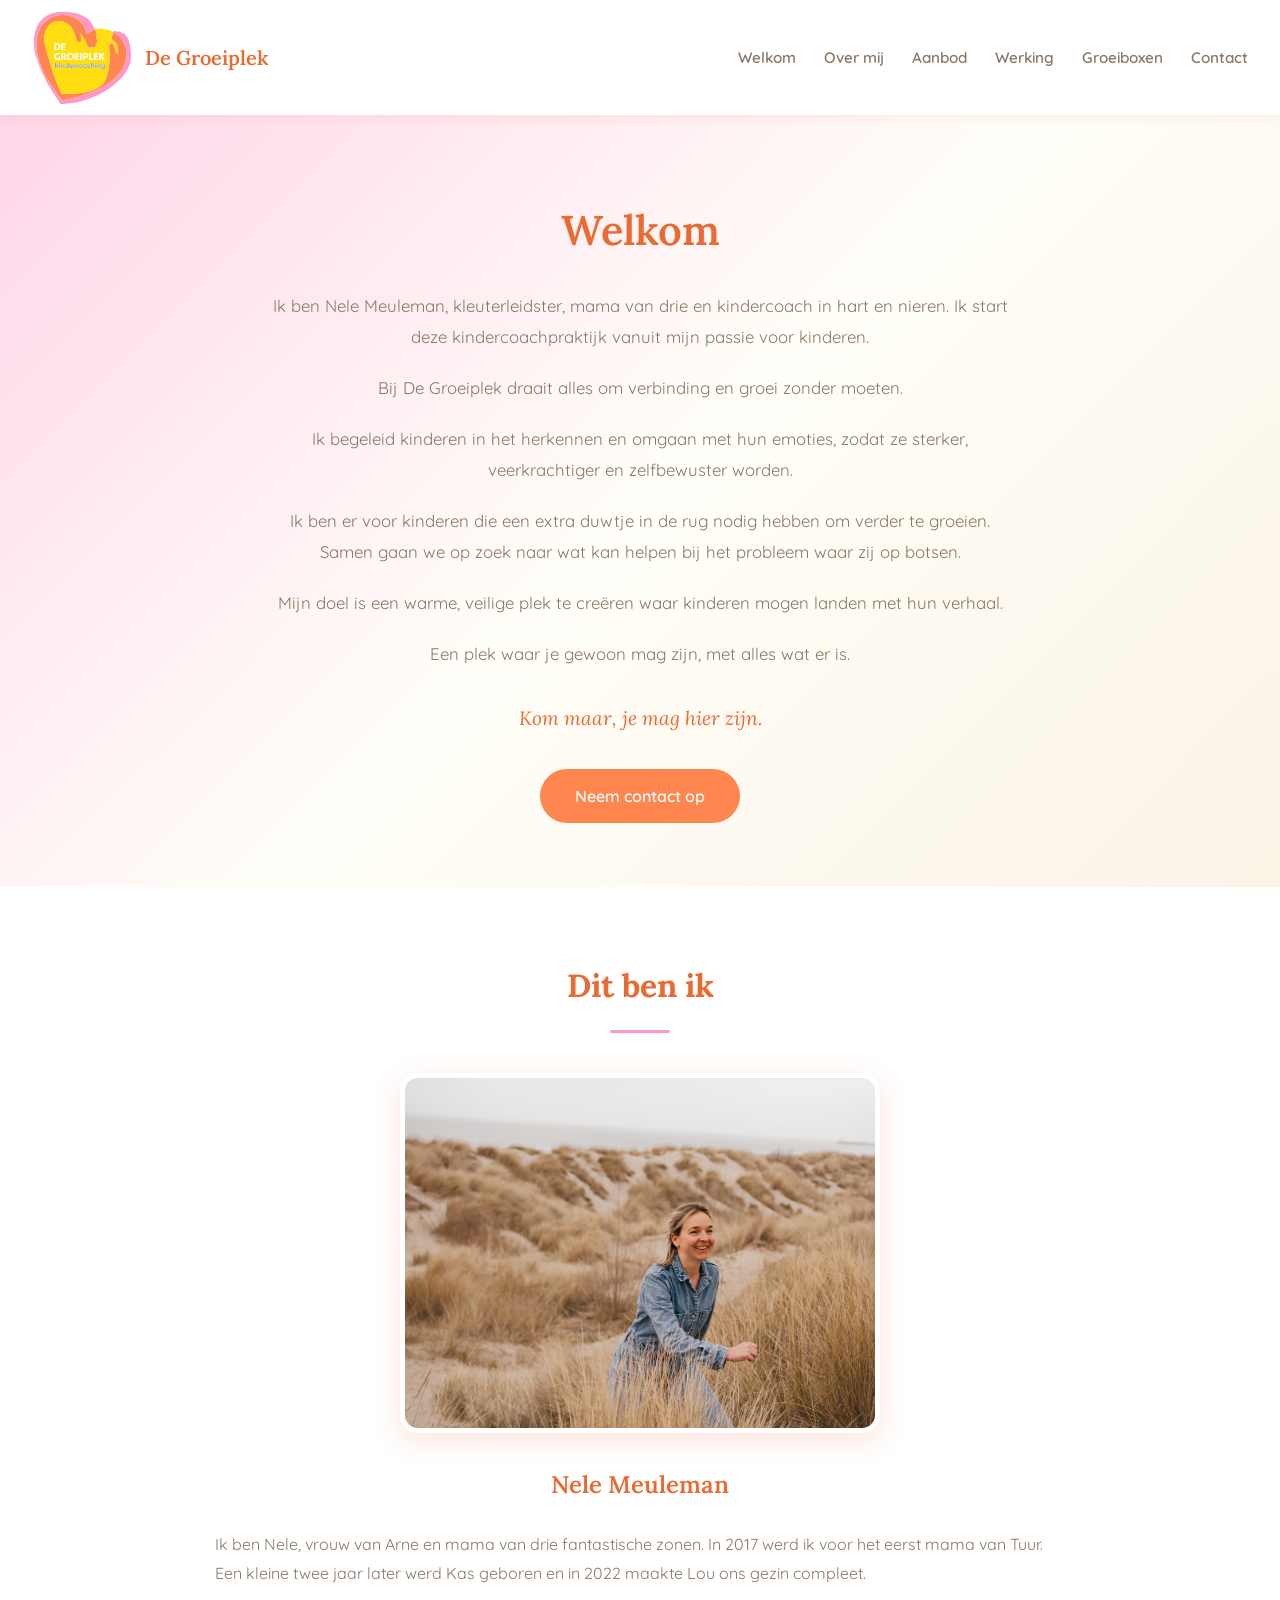
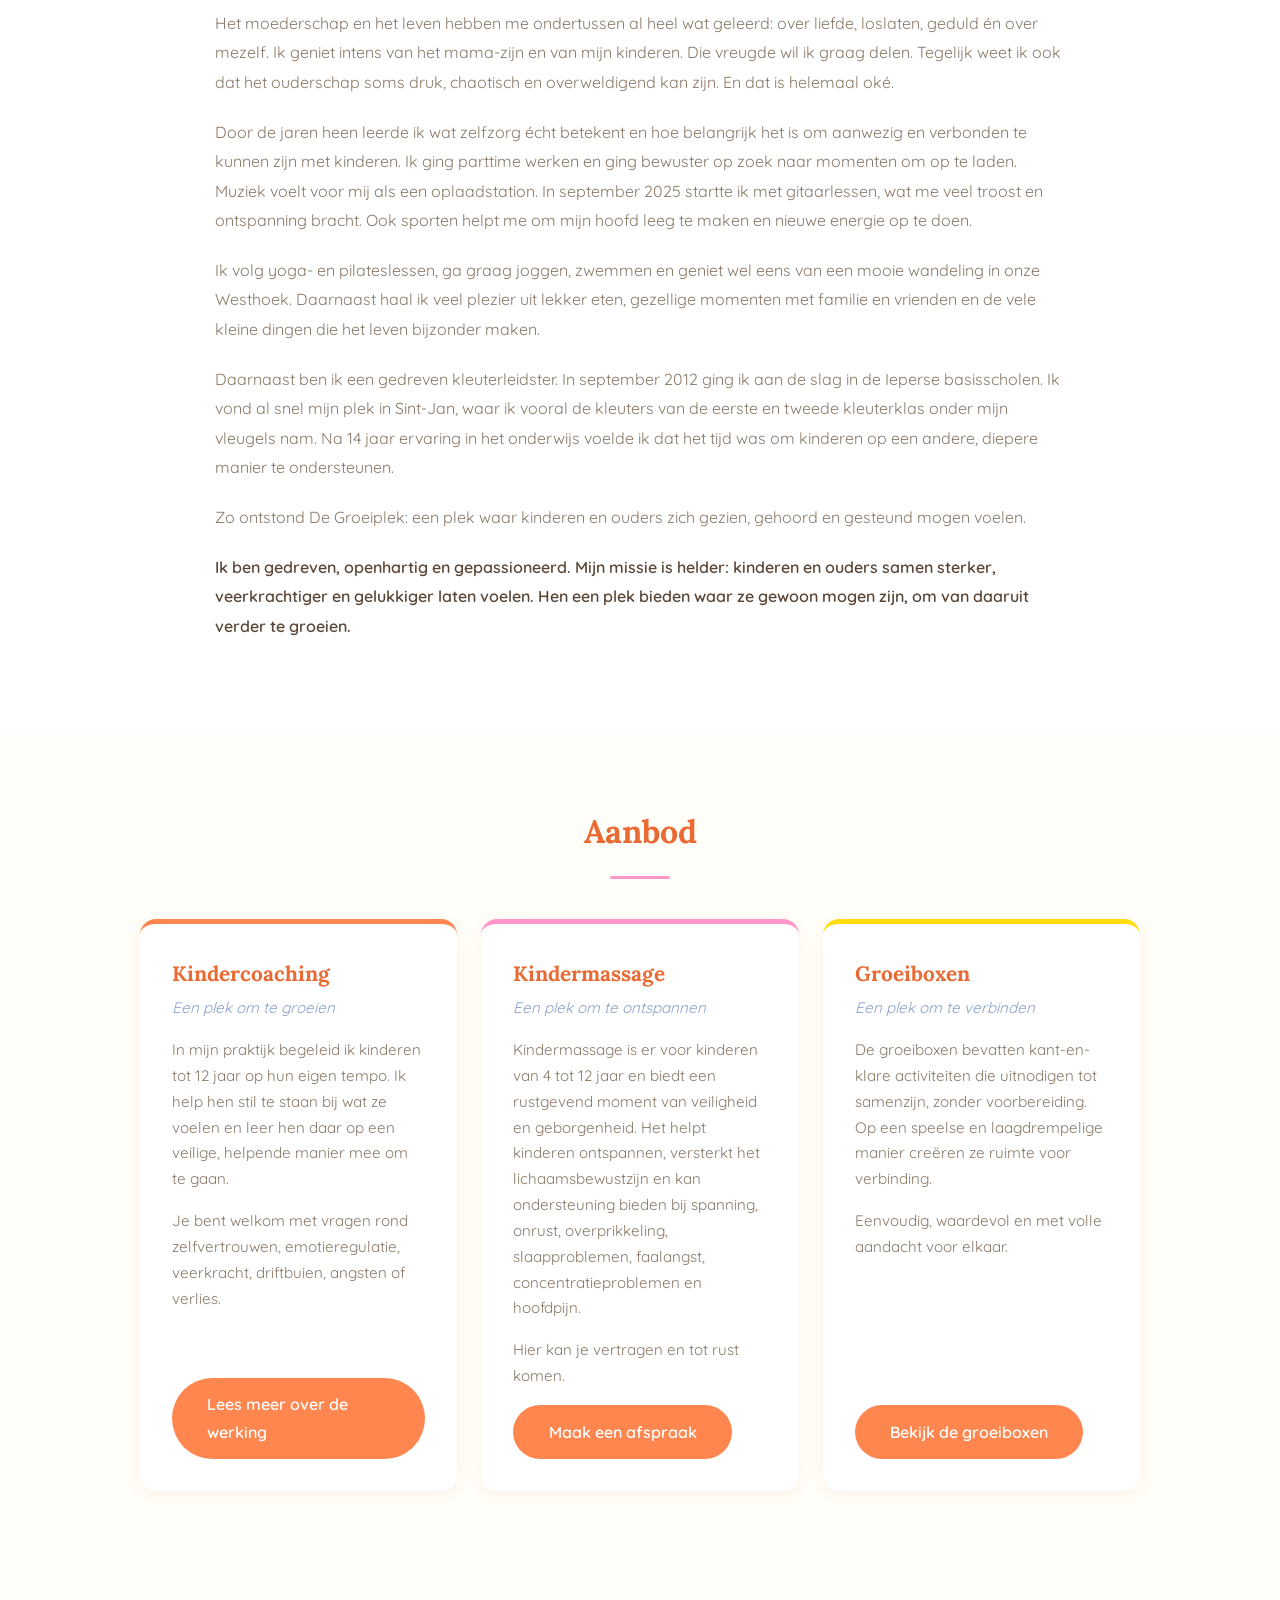
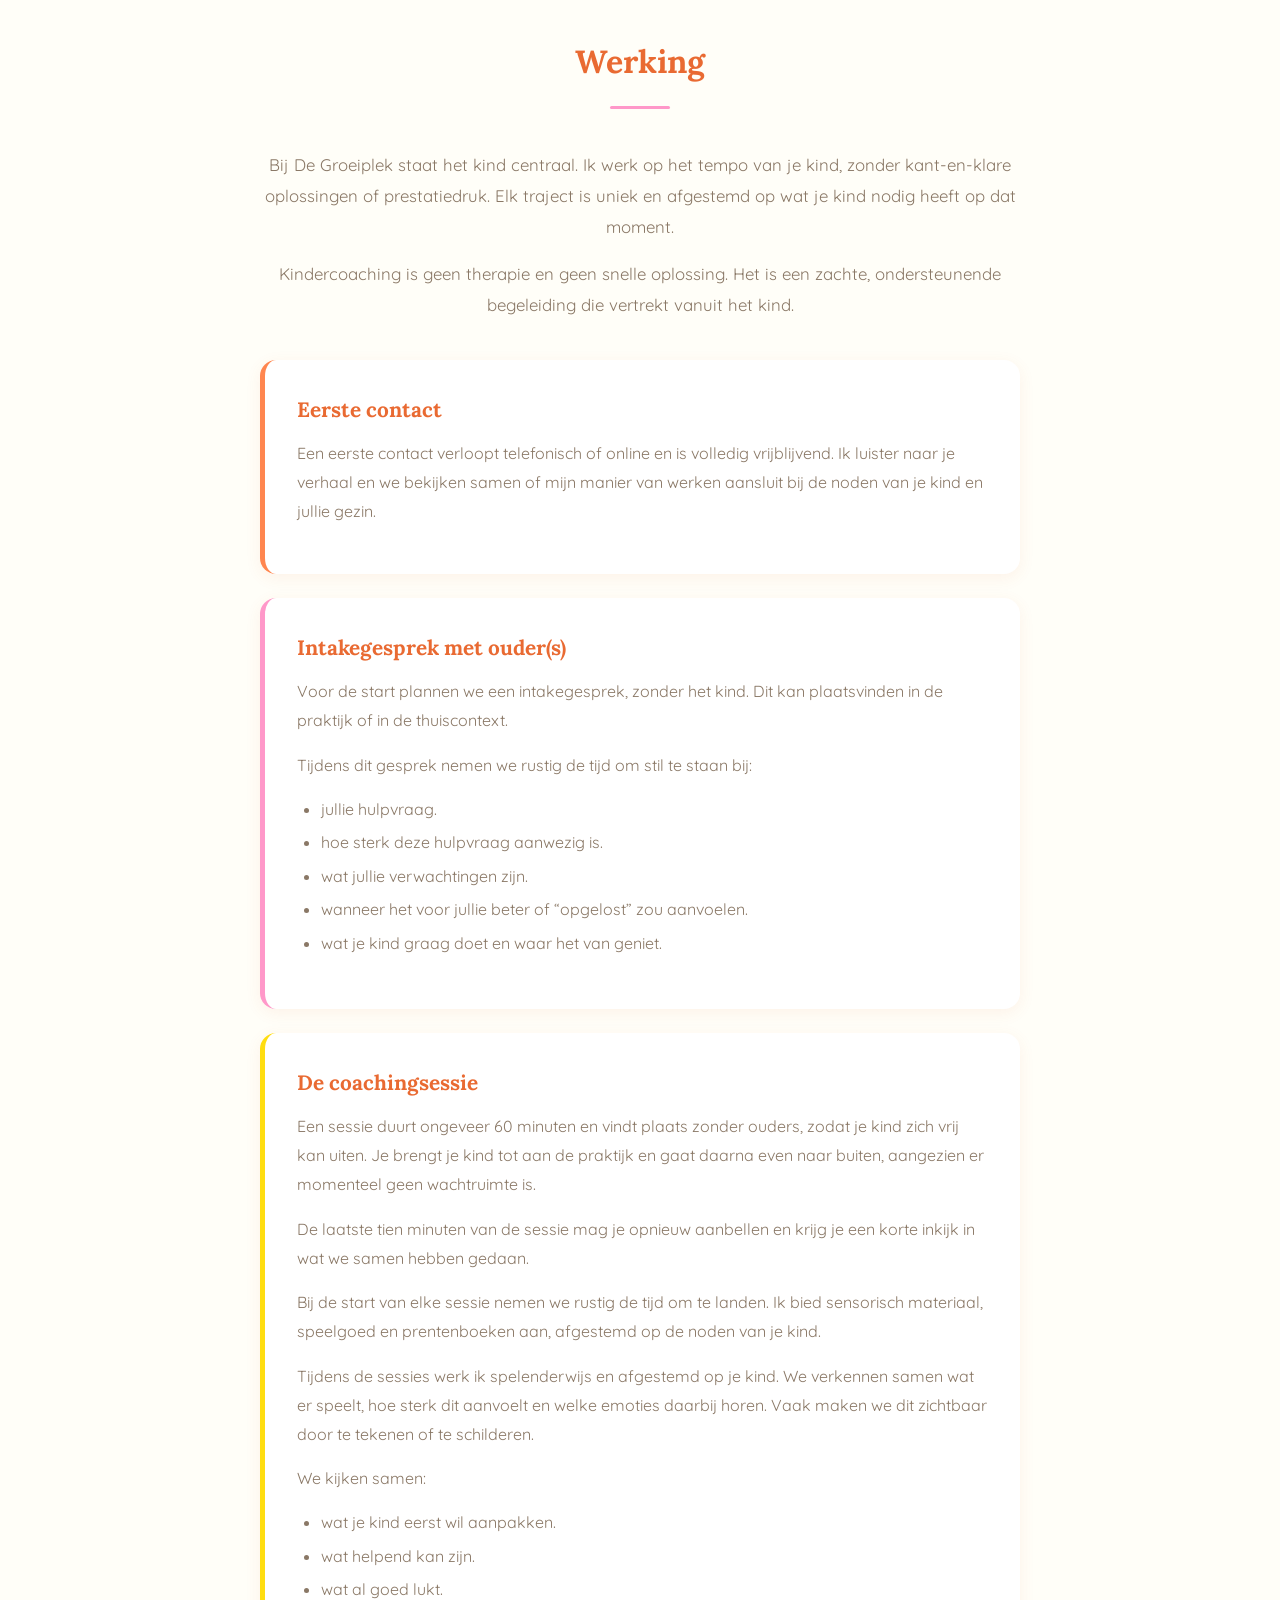
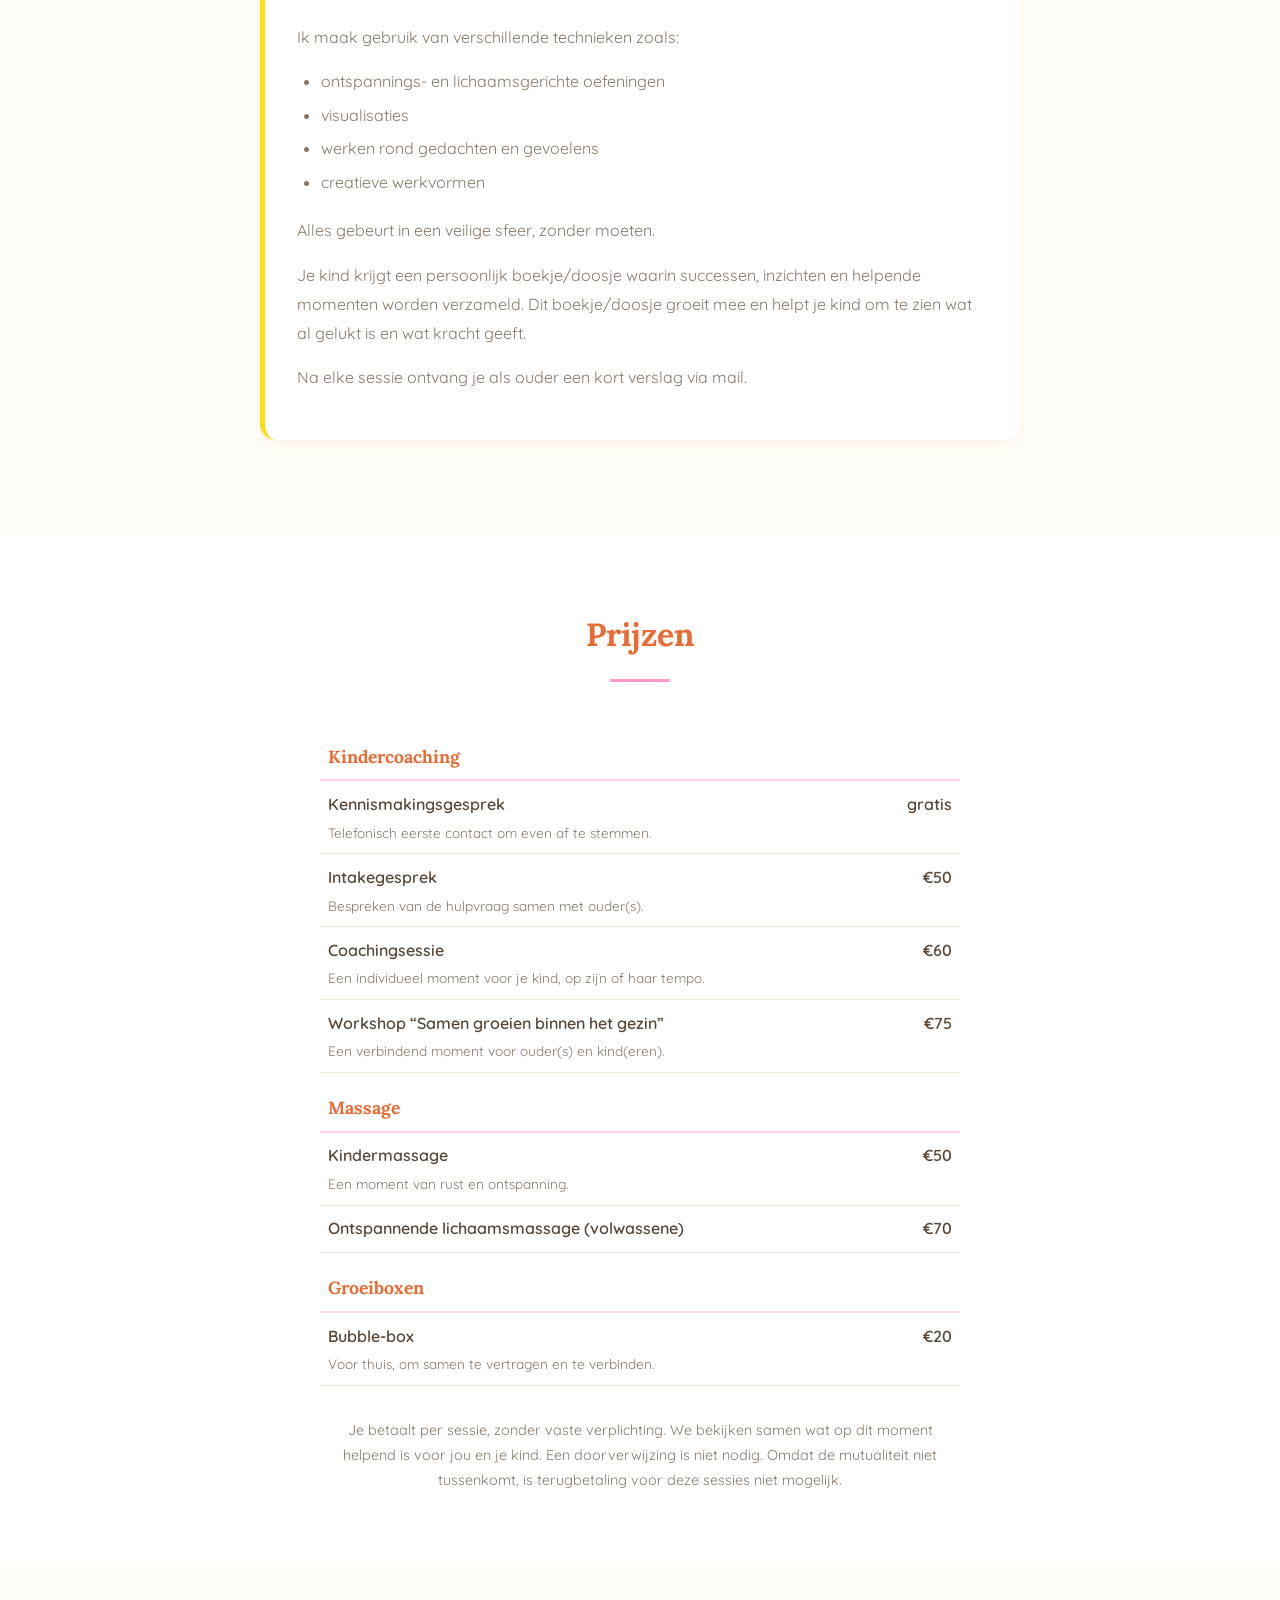
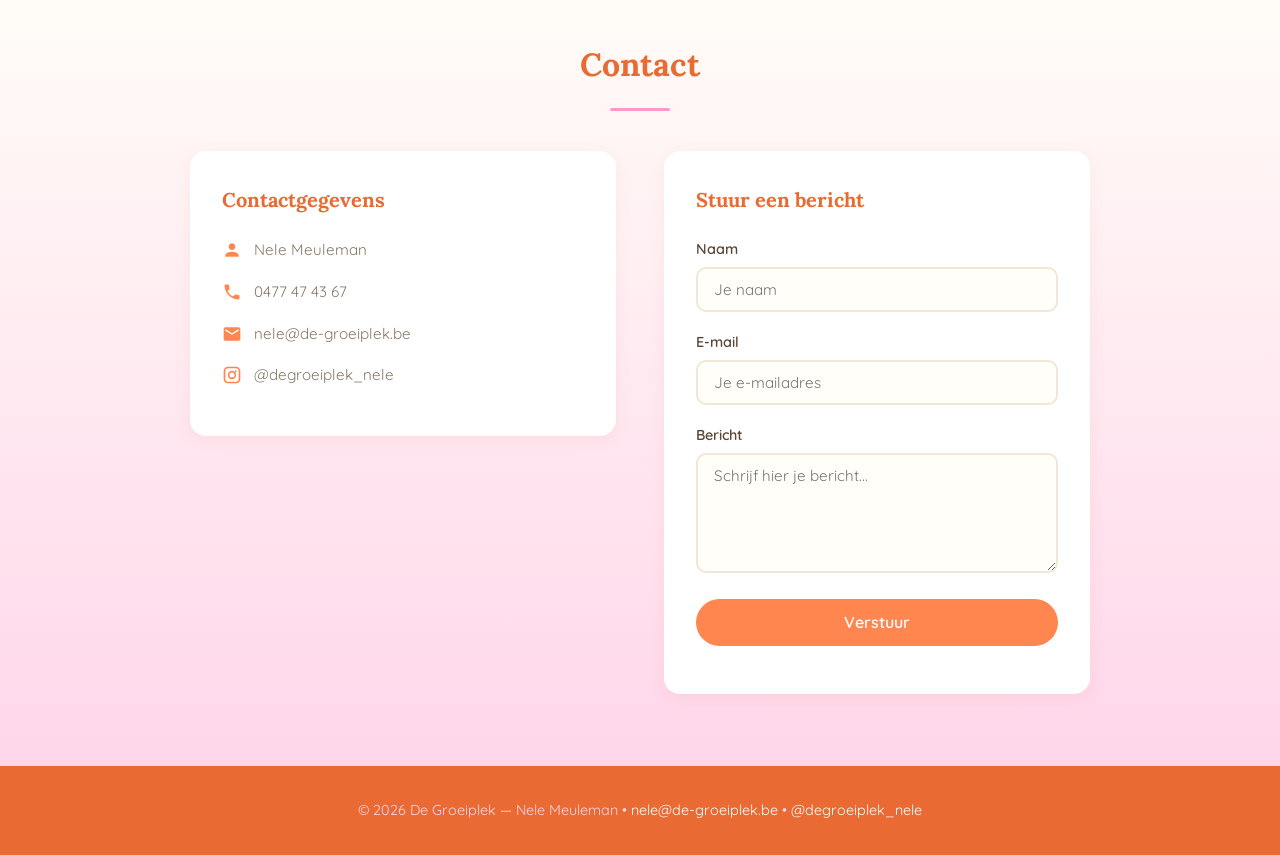
==== commit 96806fb6: "Update prices, add Werking section, photo, logo & Instagram - Prijzen: new price list (kennismaking " ====
--- a/index.html
+++ b/index.html
@@ -25,6 +25,7 @@
         <li><a href="index.html#welkom">Welkom</a></li>
         <li><a href="index.html#over-mij">Over mij</a></li>
         <li><a href="index.html#aanbod">Aanbod</a></li>
+        <li><a href="index.html#werking">Werking</a></li>
         <li><a href="groeiboxen.html">Groeiboxen</a></li>
         <li><a href="index.html#contact">Contact</a></li>
     </ul>
@@ -35,7 +36,7 @@
     <div class="hero-inner">
         <h1>Welkom</h1>
         <p>Ik ben Nele Meuleman, kleuterleidster, mama van drie en kindercoach in hart en nieren. Ik start deze kindercoachpraktijk vanuit mijn passie voor kinderen.</p>
-        <p>Bij De Groeiplek draait alles om verbinding en groei zonder moeten. </p>
+        <p>Bij De Groeiplek draait alles om verbinding en groei zonder moeten.</p>
         <p>Ik begeleid kinderen in het herkennen en omgaan met hun emoties, zodat ze sterker, veerkrachtiger en zelfbewuster worden.</p>
 		<p>Ik ben er voor kinderen die een extra duwtje in de rug nodig hebben om verder te groeien. Samen gaan we op zoek naar wat kan helpen bij het probleem waar zij op botsen.</p>
 		<p>Mijn doel is een warme, veilige plek te creëren waar kinderen mogen landen met hun verhaal.</p>
@@ -50,11 +51,11 @@
     <h2 class="section-title">Dit ben ik</h2>
     <div class="divider"></div>
     <div class="over-mij-content">
-        <img src="DeGroeiplek.svg" alt="De Groeiplek — Nele Meuleman" class="over-mij-photo">
+        <img src="nele-web.jpg" alt="Nele Meuleman in de duinen van de Westhoek" class="over-mij-photo">
         <p class="over-mij-name">Nele Meuleman</p>
         <div class="over-mij-text">
             <p>Ik ben Nele, vrouw van Arne en mama van drie fantastische zonen. In 2017 werd ik voor het eerst mama van Tuur. Een kleine twee jaar later werd Kas geboren en in 2022 maakte Lou ons gezin compleet.</p>
-			<p>Het moederschap en het leven hebben me ondertussen al heel wat geleerd: over liefde, loslaten, geduld én over mezelf. Ik geniet intens van het mama-zijn en van mijn kinderen, die vreugde wil ik graag delen. Tegelijk weet ik ook dat het ouderschap soms druk, chaotisch en overweldigend kan zijn. En dat is helemaal oké.</p>
+			<p>Het moederschap en het leven hebben me ondertussen al heel wat geleerd: over liefde, loslaten, geduld én over mezelf. Ik geniet intens van het mama-zijn en van mijn kinderen. Die vreugde wil ik graag delen. Tegelijk weet ik ook dat het ouderschap soms druk, chaotisch en overweldigend kan zijn. En dat is helemaal oké.</p>
 			<p>Door de jaren heen leerde ik wat zelfzorg écht betekent en hoe belangrijk het is om aanwezig en verbonden te kunnen zijn met kinderen. Ik ging parttime werken en ging bewuster op zoek naar momenten om op te laden. Muziek voelt voor mij als een oplaadstation. In september 2025 startte ik met gitaarlessen, wat me veel troost en ontspanning bracht. Ook sporten helpt me om mijn hoofd leeg te maken en nieuwe energie op te doen.</p>
 			<p>Ik volg yoga- en pilateslessen, ga graag joggen, zwemmen en geniet wel eens van een mooie wandeling in onze Westhoek. Daarnaast haal ik veel plezier uit lekker eten, gezellige momenten met familie en vrienden en de vele kleine dingen die het leven bijzonder maken.</p>
 			<p>Daarnaast ben ik een gedreven kleuterleidster. In september 2012 ging ik aan de slag in de Ieperse basisscholen. Ik vond al snel mijn plek in Sint-Jan, waar ik vooral de kleuters van de eerste en tweede kleuterklas onder mijn vleugels nam. Na 14 jaar ervaring in het onderwijs voelde ik dat het tijd was om kinderen op een andere, diepere manier te ondersteunen.</p>
@@ -72,10 +73,9 @@
         <div class="aanbod-card">
             <h3>Kindercoaching</h3>
             <p class="card-sub">Een plek om te groeien</p>
-            <p>In mijn praktijk begeleid ik kinderen tot 12 jaar op hun eigen tempo, zonder prestatiedruk. Ik help hen stil te staan bij wat ze voelen en leer hen hoe ze daar op een veilige en helpende manier mee kunnen omgaan.</p>
-			<p>Samen kijken we naar wat moeilijk loopt en naar de invloeden van buitenaf die bij hen binnenkomen. Je bent welkom met vragen rond zelfvertrouwen, emotieregulatie, veerkracht, driftbuien, angsten of verlies.</p>
-			<p>Via spel, creatieve werkvormen, ontspanning en lichaamsgerichte oefeningen mogen kinderen voelen, ontdekken en groeien.</p>
-			<a href="index.html#contact" class="btn">Maak een afspraak</a>
+            <p>In mijn praktijk begeleid ik kinderen tot 12 jaar op hun eigen tempo. Ik help hen stil te staan bij wat ze voelen en leer hen daar op een veilige, helpende manier mee om te gaan.</p>
+			<p>Je bent welkom met vragen rond zelfvertrouwen, emotieregulatie, veerkracht, driftbuien, angsten of verlies.</p>
+			<a href="index.html#werking" class="btn">Lees meer over de werking</a>
         </div>
         <div class="aanbod-card">
             <h3>Kindermassage</h3>
@@ -94,6 +94,60 @@
     </div>
 </section>
 
+<!-- Werking -->
+<section class="werking" id="werking">
+    <h2 class="section-title">Werking</h2>
+    <div class="divider"></div>
+    <div class="werking-content">
+        <div class="werking-intro">
+            <p>Bij De Groeiplek staat het kind centraal. Ik werk op het tempo van je kind, zonder kant-en-klare oplossingen of prestatiedruk. Elk traject is uniek en afgestemd op wat je kind nodig heeft op dat moment.</p>
+            <p>Kindercoaching is geen therapie en geen snelle oplossing. Het is een zachte, ondersteunende begeleiding die vertrekt vanuit het kind.</p>
+        </div>
+
+        <div class="werking-step">
+            <h3>Eerste contact</h3>
+            <p>Een eerste contact verloopt telefonisch of online en is volledig vrijblijvend. Ik luister naar je verhaal en we bekijken samen of mijn manier van werken aansluit bij de noden van je kind en jullie gezin.</p>
+        </div>
+
+        <div class="werking-step">
+            <h3>Intakegesprek met ouder(s)</h3>
+            <p>Voor de start plannen we een intakegesprek, zonder het kind. Dit kan plaatsvinden in de praktijk of in de thuiscontext.</p>
+            <p>Tijdens dit gesprek nemen we rustig de tijd om stil te staan bij:</p>
+            <ul>
+                <li>jullie hulpvraag.</li>
+                <li>hoe sterk deze hulpvraag aanwezig is.</li>
+                <li>wat jullie verwachtingen zijn.</li>
+                <li>wanneer het voor jullie beter of &ldquo;opgelost&rdquo; zou aanvoelen.</li>
+                <li>wat je kind graag doet en waar het van geniet.</li>
+            </ul>
+        </div>
+
+        <div class="werking-step">
+            <h3>De coachingsessie</h3>
+            <p>Een sessie duurt ongeveer 60 minuten en vindt plaats zonder ouders, zodat je kind zich vrij kan uiten. Je brengt je kind tot aan de praktijk en gaat daarna even naar buiten, aangezien er momenteel geen wachtruimte is.</p>
+            <p>De laatste tien minuten van de sessie mag je opnieuw aanbellen en krijg je een korte inkijk in wat we samen hebben gedaan.</p>
+            <p>Bij de start van elke sessie nemen we rustig de tijd om te landen. Ik bied sensorisch materiaal, speelgoed en prentenboeken aan, afgestemd op de noden van je kind.</p>
+            <p>Tijdens de sessies werk ik spelenderwijs en afgestemd op je kind. We verkennen samen wat er speelt, hoe sterk dit aanvoelt en welke emoties daarbij horen. Vaak maken we dit zichtbaar door te tekenen of te schilderen.</p>
+            <p>We kijken samen:</p>
+            <ul>
+                <li>wat je kind eerst wil aanpakken.</li>
+                <li>wat helpend kan zijn.</li>
+                <li>wat al goed lukt.</li>
+            </ul>
+            <p>Ik maak gebruik van verschillende technieken zoals:</p>
+            <ul>
+                <li>ontspannings- en lichaamsgerichte oefeningen</li>
+                <li>visualisaties</li>
+                <li>werken rond gedachten en gevoelens</li>
+                <li>creatieve werkvormen</li>
+            </ul>
+            <p>Alles gebeurt in een veilige sfeer, zonder moeten.</p>
+            <p>Je kind krijgt een persoonlijk boekje/doosje waarin successen, inzichten en helpende momenten worden verzameld. Dit boekje/doosje groeit mee en helpt je kind om te zien wat al gelukt is en wat kracht geeft.</p>
+            <p>Na elke sessie ontvang je als ouder een kort verslag via mail.</p>
+        </div>
+    </div>
+</section>
+
 <!-- Prijzen -->
 <section class="prijzen" id="prijzen">
     <h2 class="section-title">Prijzen</h2>
@@ -101,18 +155,21 @@
     <table class="prijzen-table">
         <tbody>
             <tr><th class="group" colspan="2">Kindercoaching</th></tr>
-            <tr><td>Intakegesprek (hulpvraag bespreken)</td><td class="prijs">€75</td></tr>
-            <tr><td>Coachingsessie</td><td class="prijs">€60</td></tr>
-            <tr><td>Eindgesprek / evaluatiegesprek</td><td class="prijs">€50</td></tr>
-            <tr><td>Schriftelijk eindverslag</td><td class="prijs">€25</td></tr>
-            <tr><td>Workshop "Samen groeien binnen het gezin"</td><td class="prijs">€70</td></tr>
-            <tr><th class="group" colspan="2">Kindermassage</th></tr>
-            <tr><td>Kindermassage</td><td class="prijs">€50</td></tr>
-            <tr><td>Ontspannende lichaamsmassage (volwassene)</td><td class="prijs">€70</td></tr>
+            <tr><td><span class="prijs-naam">Kennismakingsgesprek</span><span class="prijs-desc">Telefonisch eerste contact om even af te stemmen.</span></td><td class="prijs">gratis</td></tr>
+            <tr><td><span class="prijs-naam">Intakegesprek</span><span class="prijs-desc">Bespreken van de hulpvraag samen met ouder(s).</span></td><td class="prijs">€50</td></tr>
+            <tr><td><span class="prijs-naam">Coachingsessie</span><span class="prijs-desc">Een individueel moment voor je kind, op zijn of haar tempo.</span></td><td class="prijs">€60</td></tr>
+            <tr><td><span class="prijs-naam">Workshop &ldquo;Samen groeien binnen het gezin&rdquo;</span><span class="prijs-desc">Een verbindend moment voor ouder(s) en kind(eren).</span></td><td class="prijs">€75</td></tr>
+            <tr><th class="group" colspan="2">Massage</th></tr>
+            <tr><td><span class="prijs-naam">Kindermassage</span><span class="prijs-desc">Een moment van rust en ontspanning.</span></td><td class="prijs">€50</td></tr>
+            <tr><td><span class="prijs-naam">Ontspannende lichaamsmassage (volwassene)</span></td><td class="prijs">€70</td></tr>
             <tr><th class="group" colspan="2">Groeiboxen</th></tr>
-            <tr><td>Bubble-box</td><td class="prijs">€25</td></tr>
+            <tr><td><span class="prijs-naam">Bubble-box</span><span class="prijs-desc">Voor thuis, om samen te vertragen en te verbinden.</span></td><td class="prijs">€20</td></tr>
         </tbody>
     </table>
+    <p class="prijzen-note">
+        Je betaalt per sessie, zonder vaste verplichting. We bekijken samen wat op dit moment helpend is voor jou en je kind.
+        Een doorverwijzing is niet nodig. Omdat de mutualiteit niet tussenkomt, is terugbetaling voor deze sessies niet mogelijk.
+    </p>
 </section>
 
 <!-- Contact -->
@@ -133,6 +190,10 @@
             <div class="contact-detail">
                 <svg viewBox="0 0 24 24"><path d="M20 4H4c-1.1 0-1.99.9-1.99 2L2 18c0 1.1.9 2 2 2h16c1.1 0 2-.9 2-2V6c0-1.1-.9-2-2-2zm0 4l-8 5-8-5V6l8 5 8-5v2z"/></svg>
                 <a href="mailto:nele@de-groeiplek.be">nele@de-groeiplek.be</a>
+            </div>
+            <div class="contact-detail">
+                <svg viewBox="0 0 24 24"><path d="M7 2C4.243 2 2 4.243 2 7v10c0 2.757 2.243 5 5 5h10c2.757 0 5-2.243 5-5V7c0-2.757-2.243-5-5-5H7zm0 2h10c1.654 0 3 1.346 3 3v10c0 1.654-1.346 3-3 3H7c-1.654 0-3-1.346-3-3V7c0-1.654 1.346-3 3-3zm5 3a5 5 0 100 10 5 5 0 000-10zm0 2a3 3 0 110 6 3 3 0 010-6zm4.5-2.6a1.1 1.1 0 100 2.2 1.1 1.1 0 000-2.2z"/></svg>
+                <a href="https://www.instagram.com/degroeiplek_nele/" target="_blank" rel="noopener">@degroeiplek_nele</a>
             </div>
         </div>
         <div class="contact-form-wrap">
@@ -161,7 +222,7 @@
 </section>
 
 <footer class="footer">
-    <p>&copy; 2026 De Groeiplek &mdash; Nele Meuleman &bull; <a href="mailto:nele@de-groeiplek.be">nele@de-groeiplek.be</a></p>
+    <p>&copy; 2026 De Groeiplek &mdash; Nele Meuleman &bull; <a href="mailto:nele@de-groeiplek.be">nele@de-groeiplek.be</a> &bull; <a href="https://www.instagram.com/degroeiplek_nele/" target="_blank" rel="noopener">@degroeiplek_nele</a></p>
 </footer>
 
 <script src="script.js"></script>
--- a/styles.css
+++ b/styles.css
@@ -33,7 +33,7 @@
     display: flex; align-items: center; justify-content: space-between;
 }
 .nav-brand { display: flex; align-items: center; gap: 0.75rem; text-decoration: none; color: var(--coral-dark); }
-.nav-brand img { height: 48px; width: auto; }
+.nav-brand img { height: 96px; width: auto; }
 .nav-brand span { font-family: 'Lora', serif; font-weight: 600; font-size: 1.25rem; }
 .nav-links { display: flex; list-style: none; gap: 1.75rem; align-items: center; }
 .nav-links a { text-decoration: none; color: var(--text-light); font-weight: 600; font-size: 0.95rem; transition: color 0.3s; position: relative; }
@@ -68,7 +68,7 @@
 /* ── Over mij ── */
 .over-mij { background: var(--white); }
 .over-mij-content { max-width: 850px; margin: 0 auto; display: flex; flex-direction: column; align-items: center; }
-.over-mij-photo { width: 200px; height: 200px; border-radius: 50%; object-fit: contain; background: var(--cream); border: 4px solid var(--pink-soft); box-shadow: 0 4px 20px rgba(233, 106, 50, 0.15); margin-bottom: 2rem; padding: 0.5rem; }
+.over-mij-photo { width: 100%; max-width: 480px; aspect-ratio: 4 / 3; object-fit: cover; border-radius: 18px; border: 5px solid var(--white); box-shadow: 0 8px 28px rgba(233, 106, 50, 0.18); margin-bottom: 2rem; }
 .over-mij-name { font-family: 'Lora', serif; font-size: 1.5rem; color: var(--coral-dark); margin-bottom: 1.5rem; font-weight: 600; }
 .over-mij-text p { color: var(--text-light); font-size: 1rem; margin-bottom: 1.25rem; line-height: 1.85; text-align: left; }
 .over-mij-text p:last-child { font-weight: 600; color: var(--text); }
@@ -90,7 +90,23 @@
 .prijzen-table caption { display: none; }
 .prijzen-table th.group { text-align: left; font-family: 'Lora', serif; color: var(--coral-dark); font-size: 1.1rem; padding: 1.25rem 0.5rem 0.5rem; border-bottom: 2px solid var(--pink-soft); }
 .prijzen-table td { padding: 0.6rem 0.5rem; border-bottom: 1px solid var(--beige); color: var(--text-light); }
-.prijzen-table td.prijs { text-align: right; font-weight: 600; color: var(--text); white-space: nowrap; }
+.prijzen-table td.prijs { text-align: right; font-weight: 600; color: var(--text); white-space: nowrap; vertical-align: top; }
+.prijs-naam { display: block; color: var(--text); font-weight: 600; }
+.prijs-desc { display: block; font-size: 0.85rem; color: var(--text-light); margin-top: 0.15rem; }
+.prijzen-note { max-width: 640px; margin: 2rem auto 0; font-size: 0.9rem; color: var(--text-light); text-align: center; line-height: 1.75; }
+
+/* ── Werking ── */
+.werking { background: var(--cream); }
+.werking-content { max-width: 760px; margin: 0 auto; }
+.werking-intro { margin-bottom: 2.5rem; text-align: center; }
+.werking-intro p { color: var(--text-light); font-size: 1.05rem; line-height: 1.85; margin-bottom: 1rem; }
+.werking-step { background: var(--white); border-radius: 16px; padding: 2rem; margin-bottom: 1.5rem; box-shadow: 0 4px 16px rgba(233, 106, 50, 0.08); border-left: 5px solid var(--coral); }
+.werking-step:nth-child(3) { border-left-color: var(--pink); }
+.werking-step:nth-child(4) { border-left-color: var(--yellow); }
+.werking-step h3 { font-family: 'Lora', serif; color: var(--coral-dark); font-size: 1.3rem; margin-bottom: 0.75rem; }
+.werking-step p { color: var(--text-light); font-size: 1rem; line-height: 1.8; margin-bottom: 1rem; }
+.werking-step ul { margin: 0 0 1.25rem 1.5rem; color: var(--text-light); }
+.werking-step ul li { margin-bottom: 0.4rem; line-height: 1.7; }
 
 /* ── Webshop intro ── */
 .shop-intro { background: linear-gradient(135deg, var(--pink-soft) 0%, var(--cream) 60%); }
@@ -168,6 +184,7 @@
 }
 @media (max-width: 480px) {
     .navbar { padding: 0.5rem 1rem; }
+    .nav-brand img { height: 68px; }
     .nav-brand span { font-size: 1.05rem; }
     .hero h1 { font-size: 1.7rem; }
     .section-title { font-size: 1.6rem; }
